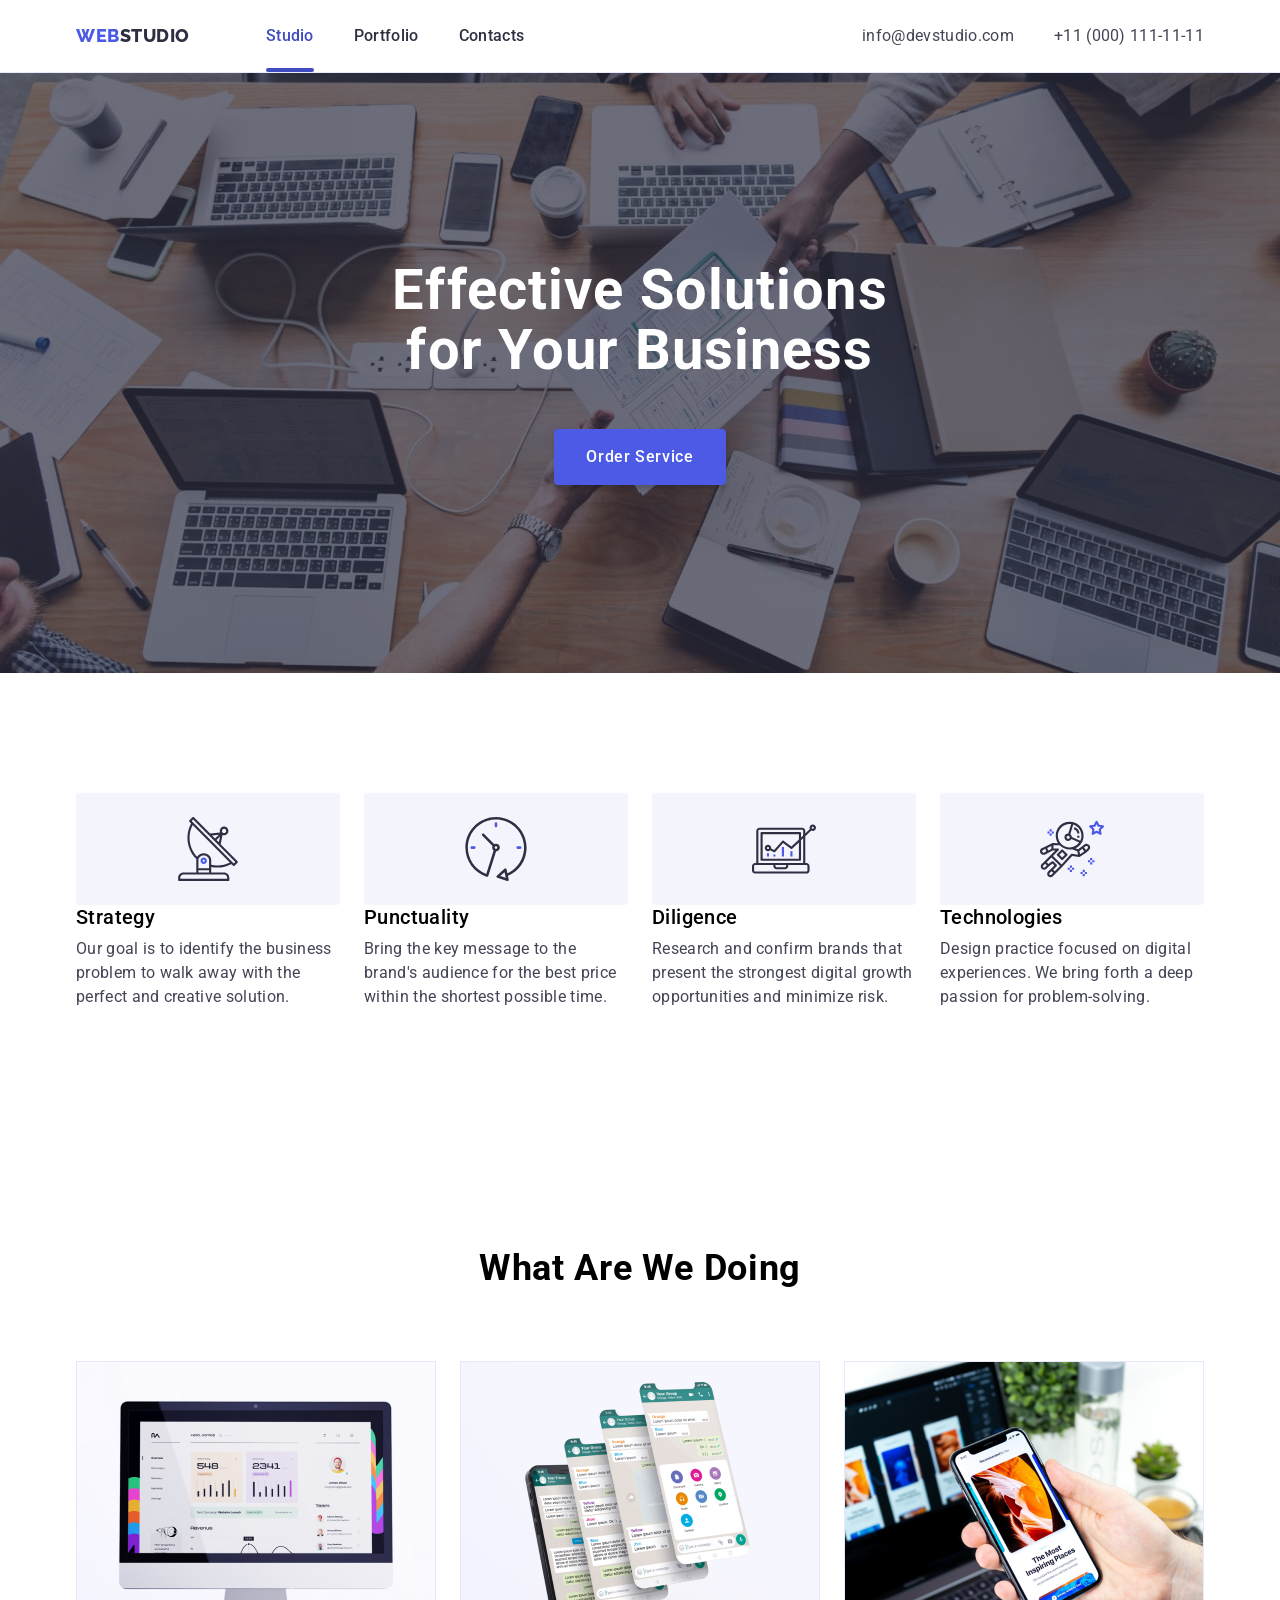
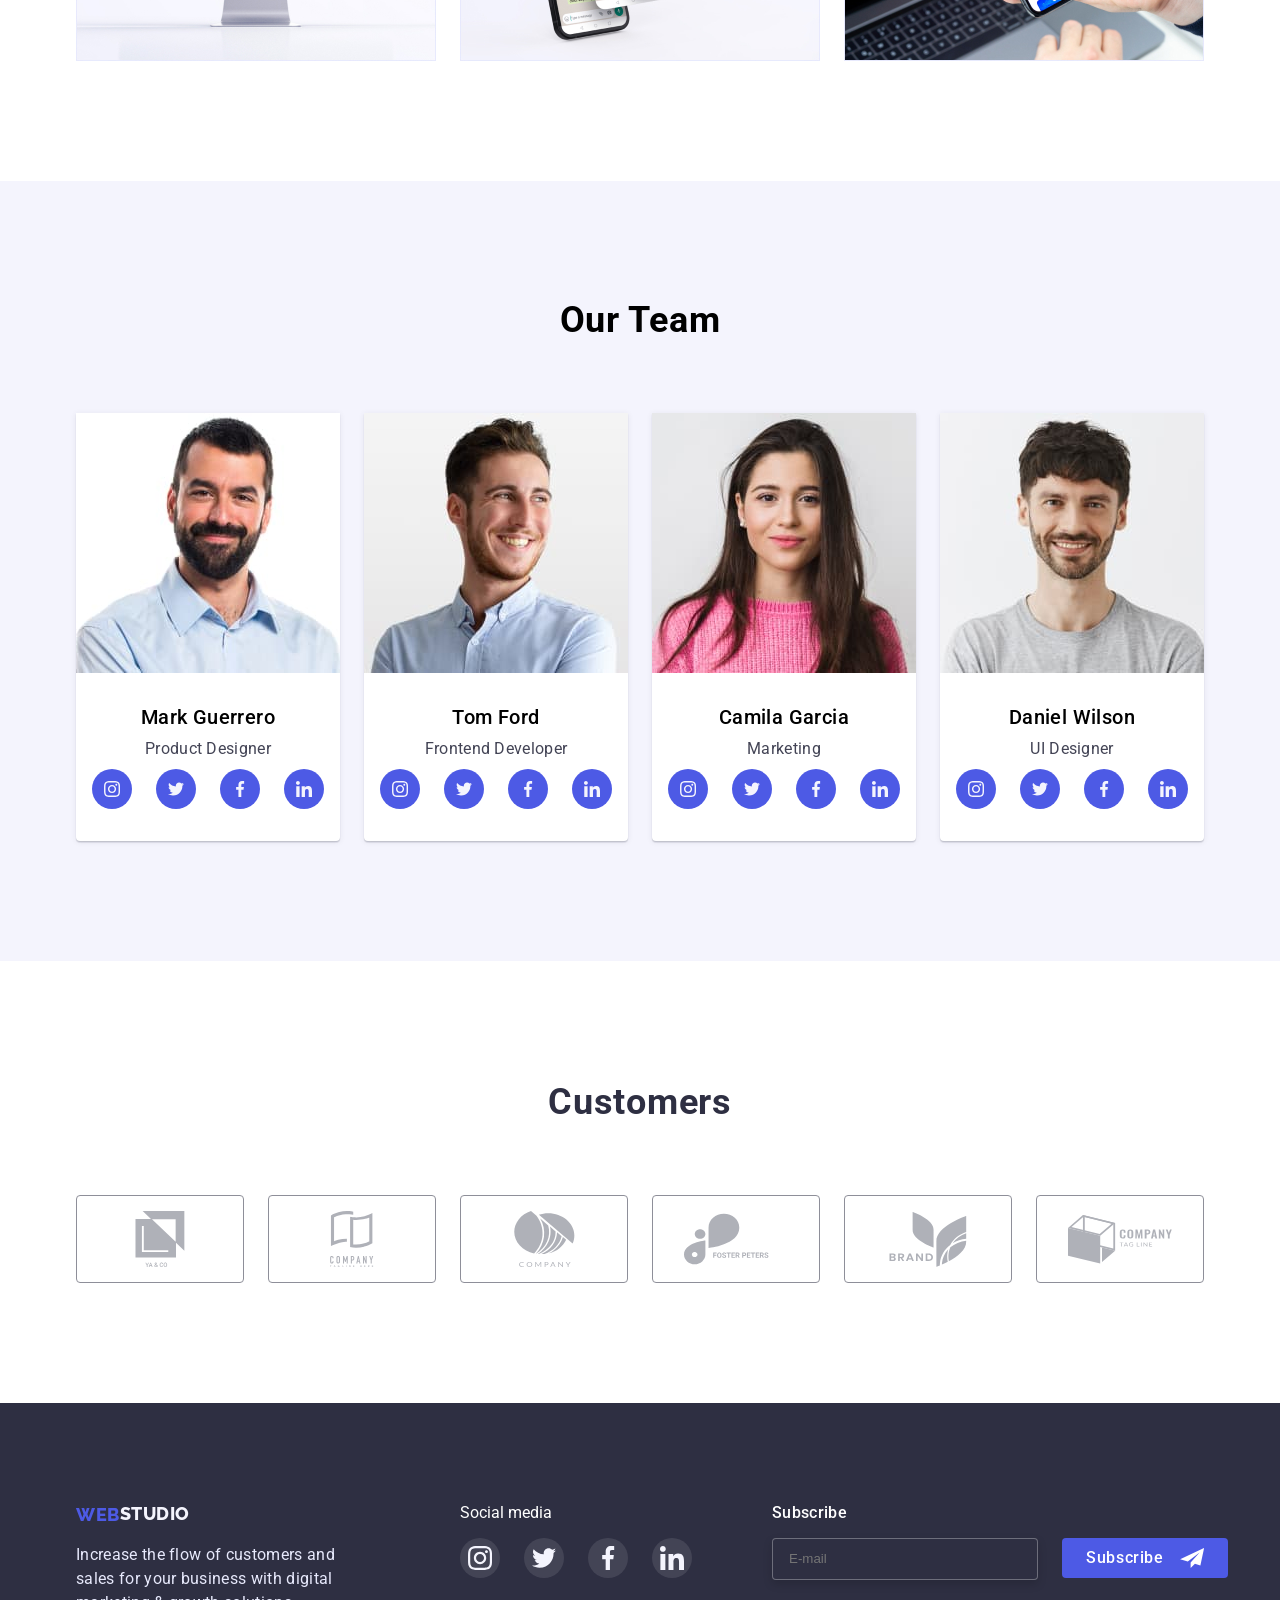
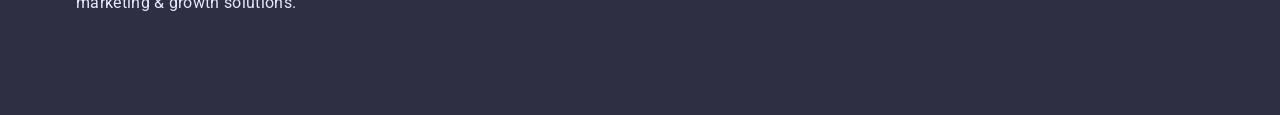
==== index.html @ 4c3d05d4 ")" ====
<!DOCTYPE html>
<html lang="en">
  <head>
    <meta charset="UTF-8" />
    <meta http-equiv="X-UA-Compatible" content="IE=edge" />
    <meta name="viewport" content="width=device-width, initial-scale=1.0" />
    <title>Document</title>
    <link
      rel="stylesheet"
      href="node_modules/modern-normalize/modern-normalize.css"
    />
    <link rel="preconnect" href="https://fonts.googleapis.com" />
    <link rel="preconnect" href="https://fonts.gstatic.com" crossorigin />
    <link
      href="https://fonts.googleapis.com/css2?family=Raleway:wght@800&family=Roboto:wght@400;500;700&display=swap"
      rel="stylesheet"
    />
    <link rel="stylesheet" href="./css/styles.css" />
    <link rel="stylesheet" href="./css/mobile.css" />
    <link rel="stylesheet" href="./css/tablet.css" />
    <link rel="stylesheet" href="./css/desktop.css" />
  </head>
  <body>
    <!--Шапка сайта-->
    <header class="header">
      <div class="container header-container">
        <nav class="header-nav">
          <a href="./index.html" class="header-logo link"
            >Web<span class="logo-studio">Studio</span></a
          >

          <ul class="header-list list">
            <li class="header-item">
              <a href="./index.html " class="header-link link active">Studio</a>
            </li>
            <li class="header-item">
              <a href="./portfolio.html" class="header-link link">Portfolio</a>
            </li>
            <li class="header-item">
              <a href="" class="header-link link">Contacts</a>
            </li>
          </ul>
        </nav>

        <address class="address">
          <ul class="header-contacts list">
            <li>
              <a href="mailto:info@devstudio.com" class="header-mail link"
                >info@devstudio.com</a
              >
            </li>
            <li>
              <a href="tel:+110001111111" class="header-tel link"
                >+11 (000) 111-11-11</a
              >
            </li>
          </ul>
        </address>
      </div>
    </header> 

    <!--Уникальный контент-->
    <main>
      <!-- Hero section -->
      <section class="hero">
        <div class="container hero-container">
          <h1 class="hero-title">Effective Solutions for Your Business</h1>
          <button type="button" data-modal-open class="hero-button">
            Order Service
          </button>
        </div>
      </section>
      <!-- Information section -->
      <section class="info">
        <div class="container container-sm">
          <h2 class="info-title none">Plans</h2>
          <ul class="info-list">
            <li class="info-item list">
              <div class="info-block">
                <svg class="info-block-icon" width="64" height="64">
                  <use href="./images/icons.svg#icon-antenna"></use>
                </svg>
              </div>
              <h3 class="info-subtitle">Strategy</h3>
              <p class="info-text">
                Our goal is to identify the business problem to walk away with
                the perfect and creative solution.
              </p>
            </li>
            <li class="info-item list">
              <div class="info-block">
                <svg class="info-block-icon" width="64" height="64">
                  <use href="./images/icons.svg#icon-clock"></use>
                </svg>
              </div>
              <h3 class="info-subtitle">Punctuality</h3>
              <p class="info-text">
                Bring the key message to the brand's audience for the best price
                within the shortest possible time.
              </p>
            </li>
            <li class="info-item list">
              <div class="info-block">
                <svg class="info-block-icon" width="64" height="64">
                  <use href="./images/icons.svg#icon-diagram"></use>
                </svg>
              </div>
              <h3 class="info-subtitle">Diligence</h3>
              <p class="info-text">
                Research and confirm brands that present the strongest digital
                growth opportunities and minimize risk.
              </p>
            </li>
            <li class="info-item list">
              <div class="info-block">
                <svg class="info-block-icon" width="64" height="64">
                  <use href="./images/icons.svg#icon-astronaut"></use>
                </svg>
              </div>
              <h3 class="info-subtitle">Technologies</h3>
              <p class="info-text">
                Design practice focused on digital experiences. We bring forth a
                deep passion for problem-solving.
              </p>
            </li>
          </ul>
        </div>
      </section>
      <!--Информационный Блок 2-->
       <section class="examples">
        <div class="container">
          <h2 class="examples-title">What are we doing</h2>
          <ul class="examples-list list">
            <li><img src="./images/1.jpg" alt="Komp" width="360" /></li>
            <li><img src="./images/2.jpg" alt="Tel" width="360" /></li>
            <li><img src="./images/3.jpg" alt="KompTel" width="360" /></li>
          </ul>
        </div>
      </section> 
      <!-- Our Team -->
       <section class="team">
        <div class="container container-sm">
          <h2 class="team-title">Our Team</h2>
          <ul class="team-list">
            <li class="team-item list">
              <img src="./images/mark.jpg" alt="Mark" width="264" />
              <div class="team-element">
                <h3 class="team-subtitle">Mark Guerrero</h3>
                <p class="team-slogan">Product Designer</p>
                <ul class="team-social-list list">
                  <li class="team-social-item">
                    <a href="" class="team-social-link link">
                      <svg class="team-social-icon" width="16" height="16">
                        <use href="./images/icons.svg#icon-instagram"></use>
                      </svg>
                    </a>
                  </li>
                  <li class="team-social-item">
                    <a href="" class="team-social-link link">
                      <svg class="team-social-icon" width="16" height="16">
                        <use href="./images/icons.svg#icon-twitter"></use>
                      </svg>
                    </a>
                  </li>
                  <li class="team-social-item">
                    <a href="" class="team-social-link link">
                      <svg class="team-social-icon" width="16" height="16">
                        <use href="./images/icons.svg#icon-facebook"></use>
                      </svg>
                    </a>
                  </li>
                  <li class="team-social-item">
                    <a href="" class="team-social-link link">
                      <svg class="team-social-icon" width="16" height="16">
                        <use href="./images/icons.svg#icon-linkedin"></use>
                      </svg>
                    </a>
                  </li>
                </ul>
              </div>
            </li>
            <li class="team-item list">
              <img src="./images/tom.jpg" alt="Tom" width="264" />
              <div class="team-element">
                <h3 class="team-subtitle">Tom Ford</h3>
                <p class="team-slogan">Frontend Developer</p>
                <ul class="team-social-list list">
                  <li class="team-social-item">
                    <a href="" class="team-social-link link">
                      <svg class="team-social-icon" width="16" height="16">
                        <use href="./images/icons.svg#icon-instagram"></use>
                      </svg>
                    </a>
                  </li>
                  <li class="team-social-item">
                    <a href="" class="team-social-link link">
                      <svg class="team-social-icon" width="16" height="16">
                        <use href="./images/icons.svg#icon-twitter"></use>
                      </svg>
                    </a>
                  </li>
                  <li class="team-social-item">
                    <a href="" class="team-social-link link">
                      <svg class="team-social-icon" width="16" height="16">
                        <use href="./images/icons.svg#icon-facebook"></use>
                      </svg>
                    </a>
                  </li>
                  <li class="team-social-item">
                    <a href="" class="team-social-link link">
                      <svg class="team-social-icon" width="16" height="16">
                        <use href="./images/icons.svg#icon-linkedin"></use>
                      </svg>
                    </a>
                  </li>
                </ul>
              </div>
            </li>
            <li class="team-item list">
              <img src="./images/camila.jpg" alt="Camila" width="264" />
              <div class="team-element">
                <h3 class="team-subtitle">Camila Garcia</h3>
                <p class="team-slogan">Marketing</p>
                <ul class="team-social-list list">
                  <li class="team-social-item">
                    <a href="" class="team-social-link link">
                      <svg class="team-social-icon" width="16" height="16">
                        <use href="./images/icons.svg#icon-instagram"></use>
                      </svg>
                    </a>
                  </li>
                  <li class="team-social-item">
                    <a href="" class="team-social-link link">
                      <svg class="team-social-icon" width="16" height="16">
                        <use href="./images/icons.svg#icon-twitter"></use>
                      </svg>
                    </a>
                  </li>
                  <li class="team-social-item">
                    <a href="" class="team-social-link link">
                      <svg class="team-social-icon" width="16" height="16">
                        <use href="./images/icons.svg#icon-facebook"></use>
                      </svg>
                    </a>
                  </li>
                  <li class="team-social-item">
                    <a href="" class="team-social-link link">
                      <svg class="team-social-icon" width="16" height="16">
                        <use href="./images/icons.svg#icon-linkedin"></use>
                      </svg>
                    </a>
                  </li>
                </ul>
              </div>
            </li>
            <li class="team-item list">
              <img src="./images/daniel.jpg" alt="Daniel" width="264" />
              <div class="team-element">
                <h3 class="team-subtitle">Daniel Wilson</h3>
                <p class="team-slogan">UI Designer</p>
                <ul class="team-social-list list">
                  <li class="team-social-item">
                    <a href="" class="team-social-link link">
                      <svg class="team-social-icon" width="16" height="16">
                        <use href="./images/icons.svg#icon-instagram"></use>
                      </svg>
                    </a>
                  </li>
                  <li class="team-social-item">
                    <a href="" class="team-social-link link">
                      <svg class="team-social-icon" width="16" height="16">
                        <use href="./images/icons.svg#icon-twitter"></use>
                      </svg>
                    </a>
                  </li>
                  <li class="team-social-item">
                    <a href="" class="team-social-link link">
                      <svg class="team-social-icon" width="16" height="16">
                        <use href="./images/icons.svg#icon-facebook"></use>
                      </svg>
                    </a>
                  </li>
                  <li class="team-social-item">
                    <a href="" class="team-social-link link">
                      <svg class="team-social-icon" width="16" height="16">
                        <use href="./images/icons.svg#icon-linkedin"></use>
                      </svg>
                    </a>
                  </li>
                </ul>
              </div>
            </li>
          </ul>
        </div>
      </section> 
      <!-- Castomers -->
       <section class="castomers">
        <div class="castomers-container container">
          <h2 class="castomers-title">Customers</h2>
          <ul class="castomers-list list">
            <li class="castomers-item castomers-item-items">
              <a href="" class="castomers-link link">
                <svg class="castomers-icon" width="104" height="56">
                  <use href="./images/icons.svg#icon-client-1"></use>
                </svg>
              </a>
            </li>
            <li class="castomers-item castomers-item-items">
              <a href="" class="castomers-link link">
                <svg class="castomers-icon" width="104" height="56">
                  <use href="./images/icons.svg#icon-client-2"></use>
                </svg>
              </a>
            </li>
            <li class="castomers-item castomers-item-items">
              <a href="" class="castomers-link link">
                <svg class="castomers-icon" width="104" height="56">
                  <use href="./images/icons.svg#icon-client-3"></use>
                </svg>
              </a>
            </li>
            <li class="castomers-item castomers-item-items">
              <a href="" class="castomers-link link">
                <svg class="castomers-icon" width="104" height="56">
                  <use href="./images/icons.svg#icon-client-4"></use>
                </svg>
              </a>
            </li>
            <li class="castomers-item castomers-item-items">
              <a href="" class="castomers-link link">
                <svg class="castomers-icon" width="104" height="56">
                  <use href="./images/icons.svg#icon-client-5"></use>
                </svg>
              </a>
            </li>
            <li class="castomers-item castomers-item-items">
              <a href="" class="castomers-link link">
                <svg class="castomers-icon" width="104" height="56">
                  <use href="./images/icons.svg#icon-client-6"></use>
                </svg>
              </a>
            </li>
          </ul>
        </div>
      </section> 
    </main>

    <!--Footer-->
     <footer class="footer">
      <div class="footer-container container">
        <div class="footer-conytainer-2">
          <a href="./index.html" class="footer-logo link"
            >Web<span class="footer-logo-studio">Studio</span></a
          >
          <p class="footer-slogan">
            Increase the flow of customers and sales for your business with
            digital marketing & growth solutions.
          </p>
        </div>
        <div class="footer-container-2">
          <p class="footer-title">Social media</p>
          <ul class="footer-list list">
            <li class="footer-item">
              <a href="" class="footer-link link">
                <svg class="footer-icon" width="24" height="24">
                  <use href="./images/icons.svg#icon-instagram"></use>
                </svg>
              </a>
            </li>
            <li class="footer-item">
              <a href="" class="footer-link link">
                <svg class="footer-icon" width="24" height="24">
                  <use href="./images/icons.svg#icon-twitter"></use>
                </svg>
              </a>
            </li>
            <li class="footer-item">
              <a href="" class="footer-link link">
                <svg class="footer-icon" width="24" height="24">
                  <use href="./images/icons.svg#icon-facebook"></use>
                </svg>
              </a>
            </li>
            <li class="footer-item">
              <a href="" class="footer-link link">
                <svg class="footer-icon" width="24" height="24">
                  <use href="./images/icons.svg#icon-linkedin"></use>
                </svg>
              </a>
            </li>
          </ul>
        </div>
        <div class="footer-container-3">
          <form class="footer-form">
            <p class="footer-form-text">Subscribe</p>
            <span class="footer-form-wraper">
              <input
                type="email"
                name="user-email"
                autocomplete="off"
                aria-label="Email"
                class="footer-form-input"
                placeholder="E-mail"
                required
              />
              <button type="submit" class="footer-form-sumbit">
                Subscribe
                <svg class="footer-button-icon" width="24" height="20">
                  <use href="./images/icons.svg#footer-sumbit"></use>
                </svg>
              </button>
            </span>
          </form>
        </div>
      </div>
    </footer> 
    <div class="backdrop is-hidden" data-modal>
      <!-- <div class="backdrop is-hidden" data-modal> -->
      <div class="modal">
        <button type="button" data-modal-close class="modal-close">
          <svg class="modal-close-svg" width="8" height="8">
            <use href="./images/icons.svg#icon-close"></use>
          </svg>
        </button>
        <h3 class="modal-title">
          Leave your contacts and we will call you back
        </h3>
        <form class="modal-form" action="#">
          <div class="form-group">
            <label class="form-label">
              <span class="text-form-b form-title">Name</span>
              <div class="form-control">
                <input type="text" class="form-input" name="name" required />
                <svg class="form-icon" width="12" height="12">
                  <use href="./images/icons.svg#icon-person"></use>
                </svg>
              </div>
            </label>
          </div>
          <div class="form-group">
            <label class="form-label">
              <span class="form-title">Phone</span>
              <div class="form-control">
                <input type="text" class="form-input" name="tel" required />
                <svg class="form-icon" width="12" height="12">
                  <use href="./images/icons.svg#icon-phone"></use>
                </svg>
              </div>
            </label>
          </div>
          <div class="form-group">
            <label class="form-label">
              <span class="form-title">Email</span>
              <div class="form-control">
                <input type="text" class="form-input" name="email" required />
                <svg class="form-icon" width="12" height="12">
                  <use href="./images/icons.svg#icon-email"></use>
                </svg>
              </div>
            </label>
          </div>
          <div class="form-group form-group-b">
            <label class="form-label">
              <span class="form-title">Comment</span>
              <textarea
                name="comment"
                class="form-textarea"
                placeholder="Text input"
              ></textarea>
            </label>
          </div>
          <div class="form-group form-group-c">
            <input
              type="checkbox"
              name="policy"
              class="form-checkbox none"
              id="policy"
            />
            <label for="policy" class="form-check">
              <div class="form-check-element">
                <svg class="form-checkbox-item" width="10" height="8">
                  <use href="./images/icons.svg#icon-ok"></use>
                </svg>
              </div>
              <span class="form-check-text"
                >I accept the terms and conditions of the
                <a href="" class="form-check-text-link">Privacy Policy</a></span
              >
            </label>
          </div>
          <label class="form-label-button">
            <button type="submit" class="form-button">Sent</button>
          </label>
        </form>
      </div>
    </div>

    <script src="./js/modal.js"></script>
    <script src="./js/mobile-menu.js"></script>
  </body>
</html>
---- css/styles.css ----
:root {
  --logo-color: #4d5ae5;
  --text-color: #2e2f42;
  --text-mini-color: #434455;
  --dop-color: #404bbf;
  --white-color: #ffffff;
}
body {
  /* font-family: "Raleway", sans-serif; */
  font-family: "Roboto", sans-serif;
  font-size: 16px;
  /* color: #2e2f42; */
  margin: 0;
  padding: 0;
  border: 0;
}
ul {
  padding: 0;
}
img {
  display: block;
  width: 100%;
  height: auto;
}
h1,
h2,
h3,
h4,
h5,
h6,
p {
  margin: 0;
}
.container {
  max-width: 1128px;
  width: 100%;
  margin: 0 auto;
  /* padding-left: 16px;
  padding-right: 16px; */
}
.none {
  /* padding: 0;
  margin: 0;
  max-width: 0;
  max-height: 0;
  color: #ffffff;
  visibility: hidden;
  opacity: 0;
  pointer-events: none;
}
.visually-hidden { */
  position: absolute;
  width: 1px;
  height: 1px;
  margin: -1px;
  border: 0;
  padding: 0;
  white-space: nowrap;
  clip-path: inset(100%);
  clip: rect(0 0 0 0);
  overflow: hidden;
}
.header {
  background-color: var(--white-color);
  padding: 24px 0;
  border-bottom: 1px solid #e7e9fc;
}
.header-container {
  display: flex;
  align-items: center;
}
.header-nav {
  display: flex;
  align-items: center;
}
.list {
  list-style: none;
  margin: 0;
}
.link {
  text-decoration: none;
}
.header-logo {
  font-family: "Raleway";
  /* font-style: normal; */
  font-weight: 800;
  font-size: 18px;
  line-height: 1.33;
  display: flex;
  align-items: center;
  letter-spacing: 0.03em;
  text-transform: uppercase;
  color: var(--logo-color);
  margin-right: 76px;
}
.logo-studio {
  /* font-family: 'Raleway'; */
  /* font-style: normal; */
  /* font-weight: 800; */
  /* font-size: 18px; */
  /* line-height: 1.33; */
  /* display: flex;
    align-items: center; */
  /* letter-spacing: 0.03em; */
  /* text-transform: uppercase; */
  color: var(--text-color);
}
.header-list {
  margin: 0;
  display: flex;
  gap: 40px;
}
.header-item {
}
.header-link {
  /* font-family: "Roboto";
	font-style: normal; */
  font-weight: 500;
  font-size: 16px;
  line-height: 1.5;
  letter-spacing: 0.02em;
  color: var(--text-color);
  position: relative;
  transition-property: color;
  transition-duration: 250ms;
  transition-timing-function: cubic-bezier(0.4, 0, 0.2, 1);
}
.header-link:hover,
.header-link:focus {
  color: var(--dop-color);
}
.active {
  color: var(--dop-color);
}
.header-link.active::after {
  content: "";
  width: 100%;
  height: 4px;
  background-color: var(--dop-color);
  left: 0;
  bottom: 24;
  position: absolute;
  display: block;
  border-radius: 2px;
  transition: var(--dop-color);
  margin-top: 20px;
  /* content: "";
  width: 100%;
  height: 4px;
  background-color: var(--dop-color);
  left: 0;
  bottom: 24;
  position: absolute;
  display: block;
  border-radius: 2px;
  transition: var(--dop-color);
  margin-top: 20px; */
}
.header-mail {
  /* font-family: "Roboto"; */
  font-style: normal;
  font-weight: 400;
  font-size: 16px;
  line-height: 1.5;
  letter-spacing: 0.02em;
  color: var(--text-mini-color);
  transition-property: color;
  transition-duration: 250ms;
  transition-timing-function: cubic-bezier(0.4, 0, 0.2, 1);
}
.header-mail:hover,
.header-mail:focus {
  color: var(--dop-color);
}
.header-tel {
  /* font-family: "Roboto"; */
  font-style: normal;
  /* font-weight: 400; */
  font-size: 16px;
  line-height: 1.5;
  letter-spacing: 0.02em;
  color: var(--text-mini-color);
}
/* .header-tel:hover, .header-tel:focus {
    color: #404BBF;
} */
.address {
  margin-left: auto;
}
.header-contacts {
  margin: 0;
  display: flex;
  gap: 40px;
}
.hero {
  padding: 188px 0;
  background-image: linear-gradient(
      rgba(46, 47, 66, 0.7),
      rgba(46, 47, 66, 0.7)
    ),
    url(../images/people-office.jpg);
  /* background-color: rgba(46, 47, 66, 0.7); */
  background-repeat: no-repeat;
  background-position: center;
  /* background-size: auto; */
  max-width: 1440px;
  margin: 0 auto;
  background-size: cover;
}
.hero-container {
  display: flex;
  align-items: center;
  flex-direction: column;
}
.hero-title {
  /* font-family: 'Roboto'; */
  /* font-style: normal; */
  font-weight: 700;
  font-size: 56px;
  line-height: 1.07;
  text-align: center;
  letter-spacing: 0.02em;
  color: var(--white-color);
  width: 496px;
  height: 120px;
  margin: 0 0 48px 0;
}
.hero-button {
  font-family: "Roboto";
  /* font-style: normal; */
  font-weight: 500;
  font-size: 16px;
  line-height: 1.5;
  /* display: flex; */
  /* align-items: center; */
  letter-spacing: 0.04em;
  color: var(--white-color);
  /* display: flex; */
  /* flex-direction: row; */
  /* align-items: flex-start; */
  padding: 16px 32px;
  gap: 10px;
  /* position: absolute; */
  /* width: 169px;
    height: 56px;
    left: 636px;
    top: 428px; */
  background: var(--logo-color);
  box-shadow: 0px 4px 4px rgba(0, 0, 0, 0.15);
  border-radius: 4px;
  border: 0;
  transition-property: background-color;
  transition-duration: 250ms;
  transition-timing-function: cubic-bezier(0.4, 0, 0.2, 1);
}
.hero-button:hover,
.hero-button:focus {
  background: var(--dop-color);
}
.info {
  padding-top: 96px;
  padding-bottom: 96px;
}
.info-title {
}
.info-list {
  margin: 0;
  padding: 16px;
  display: flex;
  flex-direction: column;
  gap: 72px;
}
.info-item {
  /* width: 264px;
  width: calc((100% - 72) / 4); */
}
.info-block {
  display: none;
}
.info-block-icon {
  /* height: 112px; */
}
.info-subtitle {
  /* font-family: 'Roboto';
    font-style: normal; */
  /* font-weight: 500;
  font-size: 20px;
  line-height: 1.2; */
  font-weight: 500;
  font-size: 36px;
  line-height: 40px;
  letter-spacing: 0.02em;
  display: flex;
  justify-content: center;
  /* color: #2E2F42; */
  margin: 0;
  margin-bottom: 8px;
  /* margin-top: 8px; */
}
.info-text {
  /* font-family: 'Roboto';
    font-style: normal; */
  /* font-weight: 400;
  font-size: 16px;
  line-height: 1.5;
  letter-spacing: 0.02em; */

  font-weight: 500;
  font-size: 16px;
  line-height: 1.5;
  letter-spacing: 0.02em;
  color: var(--text-mini-color);
  margin: 0;
}
.examples {
  /* padding: 120px 0; */
  display: none;
}
.examples-title {
  /* font-family: 'Roboto';
    font-style: normal; */
  /* font-weight: 700; */
  font-size: 36px;
  line-height: 1.11;
  text-align: center;
  letter-spacing: 0.02em;
  text-transform: capitalize;
  /* color: #2E2F42; */
  margin: 0 0 72px 0;
}
.examples-list {
  display: flex;
  gap: 24px;
}
.team {
  padding-top: 96px;
  padding-bottom: 96px;
  background-color: #f4f4fd;
}
.team-title {
  /* font-family: 'Roboto';
    font-style: normal; */
  /* font-weight: 700; */
  font-size: 36px;
  line-height: 1.11;
  text-align: center;
  letter-spacing: 0.02em;
  text-transform: capitalize;
  margin-bottom: 72px;
  margin-top: 0;
}
.team-list {
  display: flex;
  flex-direction: column;
  align-items: center;
  gap: 72px;
  margin: 0;
}
.team-item {
  margin: 0;
  background: #ffffff;
  box-shadow: 0px 1px 6px rgba(46, 47, 66, 0.08),
    0px 1px 1px rgba(46, 47, 66, 0.16), 0px 2px 1px rgba(46, 47, 66, 0.08);
  border-radius: 0px 0px 4px 4px;
  width: 264px;
  height: 428px;
}
.team-element {
  padding: 32px 0;
}
.team-subtitle {
  /* font-family: 'Roboto';
    font-style: normal; */
  font-weight: 500;
  font-size: 20px;
  line-height: 1.2;
  text-align: center;
  letter-spacing: 0.02em;
  /* color: #2E2F42; */
  margin: 0;
  margin-bottom: 8px;
}
.team-slogan {
  /* font-family: 'Roboto';
    font-style: normal; */
  /* font-weight: 400; */
  font-size: 16px;
  line-height: 1.5;
  text-align: center;
  letter-spacing: 0.02em;
  color: var(--text-mini-color);
  margin: 0;
  margin-top: 8px;
  margin-bottom: 8px;
}
.team-social-list {
  display: flex;
  justify-content: center;
  gap: 24px;
}
.team-social-item {
  width: 40px;
  height: 40px;
}
.team-social-link {
  display: flex;
  justify-content: center;
  align-items: center;
  width: 100%;
  height: 100%;
  border-radius: 50%;
  background-color: #4d5ae5;
  transition-property: background-color;
  transition-duration: 250ms;
  transition-timing-function: cubic-bezier(0.4, 0, 0.2, 1);
}
.team-social-link:hover,
.team-social-link:focus {
  background-color: #404bbf;
}
.team-social-icon {
}
.castomers {
  padding-top: 96px;
  padding-bottom: 96px;
  background-color: var(--white-color);
}
.castomers-container {
}
.castomers-title {
  margin-bottom: 72px;
  display: flex;
  justify-content: center;
  /* font-family: "Roboto"; */
  /* font-style: normal; */
  /* font-weight: 700; */
  font-size: 36px;
  line-height: 1, 11;
  text-align: center;
  letter-spacing: 0.02em;
  text-transform: capitalize;
  color: #2e2f42;
}
.castomers-list {
  display: flex;
  flex-direction: column;
  align-items: center;
  /* justify-content: center; */
  gap: 72px 16px;
  /* flex-wrap: wrap; */
}
.castomers-item {
  width: 190px;
  height: 88px;
  border: 1px solid #8e8f99;
  border-radius: 4px;
  box-sizing: border-box;
  transition-property: border;
  transition-duration: 250ms;
  transition-timing-function: cubic-bezier(0.4, 0, 0.2, 1);
}
.castomers-item:hover,
.castomers-item:focus {
  border: 1px solid #404bbf;
}
.castomers-link {
  display: flex;
  justify-content: center;
  align-items: center;
  width: 100%;
  height: 100%;
  fill: #afb1b8;
  transition-property: color fill;
  transition-duration: 250ms;
  transition-timing-function: cubic-bezier(0.4, 0, 0.2, 1);
}
.castomers-link:hover,
.castomers-link:focus {
  /* color: #404bbf; */
  fill: #404bbf;
}
.castomers-icon {
}
.section {
  padding: 96px 0 120px 0;
}
.section-title {
  margin: 0;
  padding: 0;
}
.section-list {
  margin: 0;
  display: flex;
  justify-content: center;
  gap: 24px;
}
.section-item {
  /* font-family: 'Roboto';
    font-style: normal; */
  font-weight: 500;
  font-size: 16px;
  line-height: 1.5;
  /* display: flex; */
  align-items: center;
  text-align: center;
  letter-spacing: 0.04em;
  color: var(--logo-color);
}
.section-button {
  font-family: "Roboto";
  /* font-style: normal; */
  font-weight: 500;
  font-size: 16px;
  line-height: 1.5;
  /* display: flex;
    align-items: center;
    text-align: center;
    letter-spacing: 0.04em; */
  color: var(--logo-color);
  /* display: flex; */
  flex-direction: row;
  justify-content: center;
  align-items: center;
  padding: 12px 24px;
  /* width: 116px;
    height: 48px; */
  background: #f4f4fd;
  border: 1px solid #e7e9fc;
  border-radius: 4px;
  /* flex: none;
    order: 1;
    flex-grow: 0; */
  transition-property: color border background-color box-shadow;
  transition-duration: 250ms;
  transition-timing-function: cubic-bezier(0.4, 0, 0.2, 1);
}
.section-button:hover,
.section-button:focus {
  color: var(--white-color);
  border: 1px solid var(--dop-color);
  background: var(--dop-color);
  box-shadow: 0px 3px 1px rgba(0, 0, 0, 0.1), 0px 2px 1px rgba(0, 0, 0, 0.08),
    0px 2px 2px rgba(0, 0, 0, 0.12);
}
.section-items {
  margin: 0;
  display: flex;
  flex-wrap: wrap;
  gap: 48px 24px;
  margin-top: 72px;
}
.section-items-element {
  padding: 32px 0 32px 16px;
  border-left: 1px solid #e7e9fc;
  border-bottom: 1px solid #e7e9fc;
  border-right: 1px solid #e7e9fc;
  transition-property: border;
  transition-duration: 250ms;
  transition-timing-function: cubic-bezier(0.4, 0, 0.2, 1);
}
.section-items-element:hover,
.section-items-element:focus {
  border-left: 1px solid var(--white-color);
  border-bottom: 1px solid var(--white-color);
  border-right: 1px solid var(--white-color);
}
.section-items-item {
  /* background: var(--white-color);
  box-shadow: 0px 1px 6px rgba(46, 47, 66, 0.08); */
}
.section-items-item:hover,
.section-items-item:focus {
  /* background: var(--white-color);
  box-shadow: 0px 1px 6px rgba(46, 47, 66, 0.08),
    0px 1px 1px rgba(46, 47, 66, 0.16), 0px 2px 1px rgba(46, 47, 66, 0.08); */
}
.section-items-item-link {
}
.section-items-item-link:hover,
.section-items-item-link:focus {
  /* background: var(--white-color); */
  /* box-shadow: 0px 1px 6px rgba(46, 47, 66, 0.08),
    0px 1px 1px rgba(46, 47, 66, 0.16), 0px 2px 1px rgba(46, 47, 66, 0.08); */
}
.sectionitems-item-link-container {
  background: var(--white-color);
  box-shadow: 0px 1px 6px rgba(46, 47, 66, 0.08);
  transition-property: backhround-color box-shadow;
  transition-duration: 250ms;
  transition-timing-function: cubic-bezier(0.4, 0, 0.2, 1);
}
.sectionitems-item-link-container:hover,
.sectionitems-item-link-container:focus {
  background: var(--white-color);
  box-shadow: 0px 1px 6px rgba(46, 47, 66, 0.08),
    0px 1px 1px rgba(46, 47, 66, 0.16), 0px 2px 1px rgba(46, 47, 66, 0.08);
}
.section-items-item-title {
  /* font-family: 'Roboto'; */
  /* font-style: normal; */
  font-weight: 500;
  font-size: 20px;
  line-height: 1.2;
  letter-spacing: 0.02em;
  color: var(--text-color);
  padding: 0;
  margin: 0 0 8px 0;
}
.section-items-wrap {
  position: relative;
  overflow: hidden;
}
.section-items-item:hover .section-items-item-overlay {
  transform: translateY(0);
}
.section-items-item-overlay {
  /* font-family: "Roboto";
  font-style: normal;
  font-weight: 400; */
  font-size: 16px;
  line-height: 1.5;
  letter-spacing: 0.02em;
  color: #f4f4fd;
  background: #4d5ae5;
  width: 296px;
  height: 220px;
  padding: 40px 32px;
  position: absolute;
  top: 0;
  left: 0;
  transform: translateY(100%);
  transition-duration: 250ms;
  overflow: auto;
}
.section-desc {
  /* font-family: 'Roboto'; */
  /* font-style: normal; */
  /* font-weight: 400; */
  /* font-size: 16px; */
  line-height: 1.5;
  letter-spacing: 0.02em;
  color: var(--text-mini-color);
  padding: 0;
}
.footer {
  background: var(--text-color);
  padding: 100px 0;
}
.footer-slogan {
  /* font-family: 'Roboto';
    font-style: normal; */
  font-weight: 400;
  font-size: 16px;
  line-height: 1.5;
  letter-spacing: 0.02em;
  color: #e7e9fc;
  width: 264px;
  margin: 16px 0 0;
  padding: 0;
}
.footer-logo {
  font-family: "Raleway";
  /* font-style: normal; */
  font-weight: 800;
  font-size: 18px;
  line-height: 1.33;
  display: flex;
  align-items: center;
  letter-spacing: 0.03em;
  text-transform: uppercase;
  color: var(--logo-color);
  padding: 0;
}
.footer-logo-studio {
  font-family: "Raleway";
  /* font-style: normal; */
  font-weight: 800;
  font-size: 18px;
  line-height: 1.16;
  /* display: flex; */
  align-items: center;
  letter-spacing: 0.03em;
  text-transform: uppercase;
  color: #f4f4fd;
}
.footer-container {
  display: flex;
  /* gap: 80px; */
}
.footer-container-2 {
  margin-left: 120px;
}
.footer-container-3 {
  margin-left: 80px;
}
.footer-title {
  /* font-family: "Roboto"; */
  /* font-style: normal; */
  /* font-weight: 500; */
  font-size: 16px;
  line-height: 1, 5;
  /* letter-spacing: 0.02em; */
  color: var(--white-color);
  margin-bottom: 16px;
}
.footer-list {
  display: flex;
  justify-content: center;
  gap: 24px;
}
.footer-item {
  height: 40;
  width: 40;
}
.footer-link {
  display: flex;
  justify-content: center;
  align-items: center;
  width: 40px;
  height: 40px;
  border-radius: 50%;
  background: rgba(255, 255, 255, 0.1);
  /* background-color: var(--logo-color); */
  transition-property: background-color;
  transition-duration: 250ms;
  transition-timing-function: cubic-bezier(0.4, 0, 0.2, 1);
}
.footer-link:hover,
.footer-link:focus {
  background-color: #31d0aa;
}
.footer-icon {
  width: 24px;
  height: 24px;
}
.footer-form {
}
.footer-form-text {
  /* font-family: "Roboto"; */
  /* font-style: normal; */
  font-weight: 500;
  font-size: 16px;
  line-height: 1, 5;
  letter-spacing: 0.02em;
  color: #ffffff;
  margin-bottom: 16px;
}
.footer-form-wraper {
  display: flex;
  gap: 24px;
}
.footer-form-input {
  border: 1px solid rgba(255, 255, 255, 0.3);
  filter: drop-shadow(0px 4px 4px rgba(0, 0, 0, 0.15));
  border-radius: 4px;
  background-color: #2e2f42;
  height: 24px;
  width: 232px;
  padding: 8px 16px;
}
.footer-form-sumbit {
  background: #4d5ae5;
  border-radius: 4px;
  /* display: flex; */
  border: none;
  padding: 8px 24px;
  color: var(--white-color);
  height: 40px;
  min-width: 165px;
  gap: 16px;
  font-family: "Roboto";
  font-style: normal;
  font-weight: 500;
  font-size: 16px;
  line-height: 1.5;
  display: flex;
  align-items: center;
  text-align: center;
  letter-spacing: 0.04em;
}
/* .footer-button {
  font-family: "Roboto";
  font-style: normal;
  font-weight: 500;
  font-size: 16px;
  line-height: 1,5;
  padding: 8px 24px;
  display: flex;
  align-items: center;
  text-align: center;
  letter-spacing: 0.04em;
  color: #ffffff;
} */
.footer-button-icon {
  fill: var(--white-color);
  right: auto;
}
.backdrop {
  width: 100%;
  height: 100%;
  background: rgba(46, 47, 66, 0.4);
  position: fixed;
  top: 0;
  left: 0;
  transition: opacity 0.25s linear, visibility 0.25s linear;
}
.modal {
  width: 360px;
  height: 536px;
  position: absolute;
  left: 50%;
  top: 50%;
  transform: translate(-50%, -50%);
  background: #fcfcfc;
  box-shadow: 0px 1px 1px rgba(0, 0, 0, 0.14), 0px 1px 3px rgba(0, 0, 0, 0.12),
    0px 2px 1px rgba(0, 0, 0, 0.2);
  border-radius: 4px;
  padding: 24px;
}
.modal-close-svg {
  width: 8px;
  height: 8px;
  fill: currentColor;
}
.modal-close {
  width: 24px;
  height: 24px;
  /* background-color: #e7e9fc; */
  border: 1px solid rgba(0, 0, 0, 0.1);
  display: flex;
  justify-content: center;
  align-items: center;
  border-radius: 50%;
  /* margin: 24px; */
  margin-left: auto;
  color: #000;
  margin-bottom: 24px;
}
.modal-close:hover,
.modal-close:focus {
  background: #404bbf;
  border-radius: 50%;
  border: 1px solid var(--dop-color);
  color: #e7e9fc;
}
.is-hidden {
  opacity: 0;
  visibility: hidden;
  pointer-events: none;
}
.modal-title {
  font-style: normal;
  font-weight: 500;
  font-size: 16px;
  line-height: 24px;
  text-align: center;
  letter-spacing: 0.02em;
  color: #2e2f42;
  margin-top: 24px;
  margin-bottom: 16px;
}
.form-group {
  margin-bottom: 8px;
}
.form-group-b {
  margin-bottom: 16px;
}
.form-group-c {
  margin-bottom: 24px;
}
.modal-sumbit {
}
.form-label span {
  display: block;
}
.modal-form {
}
.form {
}
.form-input {
  width: 100%;
  box-sizing: border-box;
  height: 40px;
  border: 1px solid rgba(33, 33, 33, 0.2);
  border-radius: 4px;
  padding: 8px 16px;
  padding-left: 38px;
  /* margin-bottom: 8px; */
  outline: transparent;
  transition-property: backhround-color box-shadow color border-color1;
  transition-duration: 250ms;
  transition-timing-function: cubic-bezier(0.4, 0, 0.2, 1);
}
.form-input:focus {
  /* fill: #4D5AE5; */
  border-color: #4d5ae5;
}
.form-input:focus + .form-icon {
  fill: #4d5ae5;
}
.form-textarea {
  display: block;
  width: 100%;
  box-sizing: border-box;
  min-height: 120px;
  border: 1px solid rgba(33, 33, 33, 0.2);
  border-radius: 4px;
  padding: 8px 16px;
  /* padding-left: 38px; */
  /* margin-bottom: 8px; */
  outline: transparent;
  resize: vertical;
  transition-duration: 250ms;
  transition-timing-function: cubic-bezier(0.4, 0, 0.2, 1);
}
.form-textarea:focus {
  border-color: #4d5ae5;
}
.form-title {
  font-style: normal;
  font-weight: 400;
  font-size: 12px;
  line-height: 1.16;
  letter-spacing: 0.01em;
  color: #8e8f99;
  margin-bottom: 4px;
}
/* .form-title:first-child {
  font-style: normal;
  font-weight: 400;
  font-size: 12px;
  line-height: 1.16;
  letter-spacing: 0.04em;
  color: #8e8f99;
} */
.form-control {
  position: relative;
}
.form-check {
  display: flex;
  align-items: center;
}

.form-check::before {
  /* content: "";
  display: block;
  width: 16px;
  height: 16px;
  border: 1px solid #2e2f42;
  border-radius: 2px; */
}
.form-check div {
  display: block;
  width: 16px;
  height: 16px;
  border: 1px solid #2e2f42;
  border-radius: 2px;
  display: flex;
  align-items: center;
  justify-content: center;
  fill: transparent;
  transition-property: backhround-color fill box-shadow color border-color1;
  transition-duration: 250ms;
  transition-timing-function: cubic-bezier(0.4, 0, 0.2, 1);
}
.form-checkbox:checked + .form-check div {
  border-color: #404bbf;
  background-color: #404bbf;
  fill: var(--white-color);
}
.form-check-element {
  margin-right: 8px;
}
.form-check-text {
  /* font-family: "Roboto"; */
  /* font-style: normal; */
  font-weight: 400;
  font-size: 12px;
  line-height: 1, 16;
  letter-spacing: 0.04em;
  color: #8e8f99;
}
.form-check-text-link {
  color: #4d5ae5;
}
.form-icon {
  position: absolute;
  left: 16px;
  top: 50%;
  transform: translateY(-50%);
  fill: #2e2f42;
}
.form-button {
  /* display: flex; */
  /* flex-direction: row; */
  /* align-items: flex-start; */
  padding: 16px 32px;
  gap: 10px;
  border: 0;
  width: 169px;
  height: 56px;
  /* font-family: "Roboto"; */
  /* font-style: normal; */
  /* font-weight: 500; */
  font-size: 16px;
  line-height: 1.5;
  /* display: flex; */
  /* align-items: center; */
  /* justify-content: center; */
  /* text-align: center; */
  letter-spacing: 0.04em;
  color: #ffffff;
  background: #4d5ae5;
  box-shadow: 0px 4px 4px rgba(0, 0, 0, 0.15);
  border-radius: 4px;

  transition-property: backhround-color box-shadow color border-color1;
  transition-duration: 250ms;
  transition-timing-function: cubic-bezier(0.4, 0, 0.2, 1);
}
.form-button:focus,
.form-button:hover {
  background-color: #404bbf;
}
.form-label-button {
  display: flex;
  align-items: center;
  justify-content: center;
}
.text-form-b {
  font-weight: 400;
  font-size: 12px;
  line-height: 1.16;
  letter-spacing: 0.04em;
  color: #8e8f99;
}
---- css/mobile.css ----
@media screen and (min-width: 480px) {
  .container {
    max-width: 398px;
  }
  .castomers-list {
    display: flex;
    flex-direction: row;
    justify-content: center;
    flex-wrap: wrap;
  }
.castomers-item {
  width: calc((100% - 16px) / 2);
}



  



}
---- css/tablet.css ----
@media screen and (min-width: 768px) {
  .container {
    max-width: 736px;
  }
  
  .info-list {
    display: flex;
    flex-direction: row;
    flex-wrap: wrap;
    gap: 72px 24px; 
    padding: 0;
  }
  .info-item {
    width: 356px; 
  }
  .info-subtitle {
    display: block;
    font-weight: 700;
  }
  .team-list {
    display: flex;
    flex-direction: row;
    flex-wrap: wrap;
    justify-content: center;
    column-gap: 24px;
    row-gap: 64px;
  }
  .team-item {
    width: calc((100% - 24) / 2); 
  } 
  .castomers-list {
    width: 584px;
    margin: auto;
    display: flex;

  }
  .castomers-item {
    display: flex;
    flex-wrap: wrap;
    width: calc((100% - 48px) / 3);
    flex-basis: 168px;
  }

    










}


@media screen and (min-width: 768px), (max-width: 1199px){
    .container-sm {
        max-width: 736px;
        padding-right: 0;
        padding-left: 0;
    }
}
---- css/desktop.css ----
@media screen and (min-width: 1200px) {
  .container {
    max-width: 1128px;
  }
  .info {
      padding-top: 120px;
      padding-bottom: 120px;
  }
  .info-list {
    flex-direction: row;
    gap: 24px;
  }
  .info-item {
    width: 264px;
    width: calc((100% - 72) / 4);
  }
  .info-block {
    background: #f4f4fd;
    border-radius: 4px;
    display: flex;
    justify-content: center;
    align-items: center;
    width: 264px;
    height: 112px;
  }
  .info-subtitle {
    font-weight: 500;
    font-size: 20px;
    line-height: 1.2;
    display: block;
  }
  .info-text {
    font-style: normal;
    font-weight: 400;
    font-size: 16px;
    line-height: 1.5;
    letter-spacing: 0.02em;
  }

  .team {
    padding-top: 120px;
    padding-bottom: 120px;
  }
  .team-list {
    display: flex;
    gap: 24px;
  }
  .team-item {
    width: calc((100% - 72px) / 4);
  }
  .examples {
    padding: 120px 0;
    display: block;
  }
  .castomers {
    padding-top: 120px;
    padding-bottom: 120px;
  }
  .castomers-item {
    /* width: 168px; */
    width: calc((100% - 120px) / 6);
  }
  .castomers-list {
    width: 1128px;
    display: flex;
    justify-content: center;
    gap: 24px;
  }







}
/* @media screen and (max-width: 1199px){
    .info-block-icon {
        
    }
} */
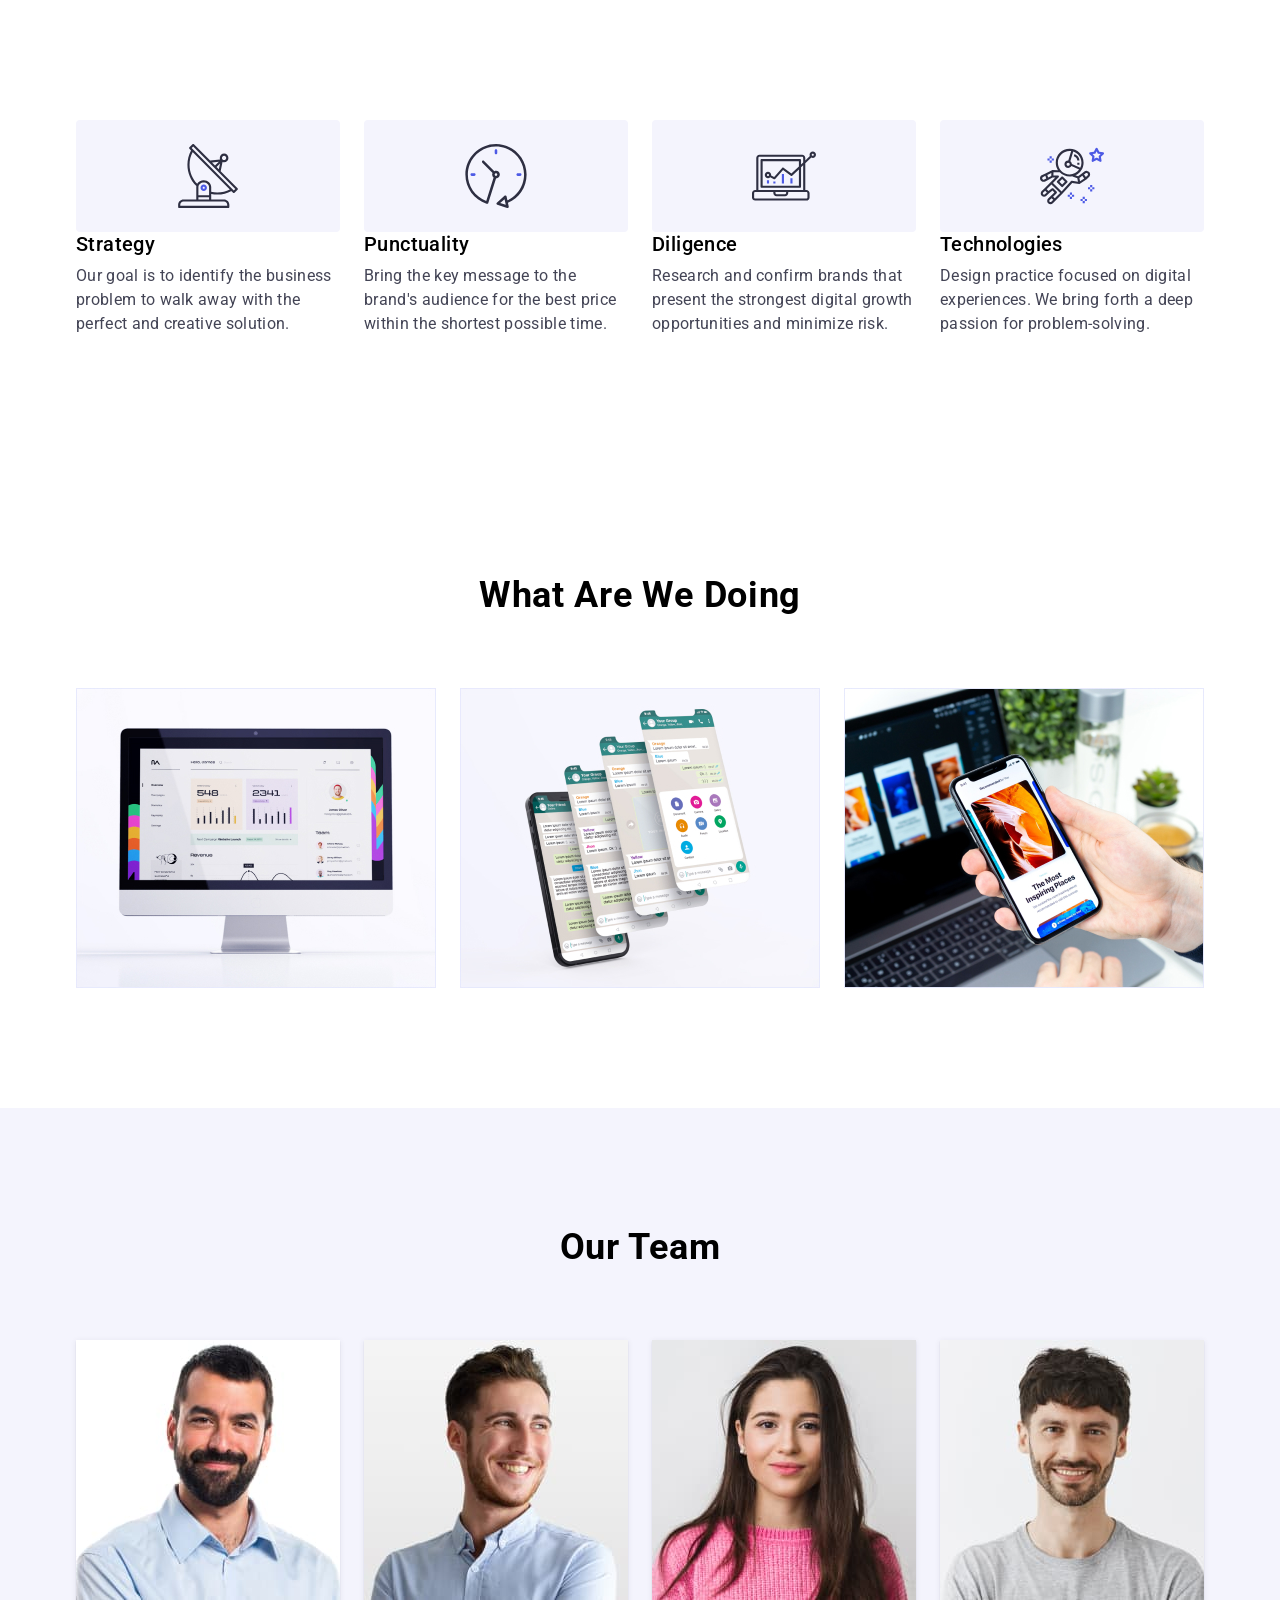
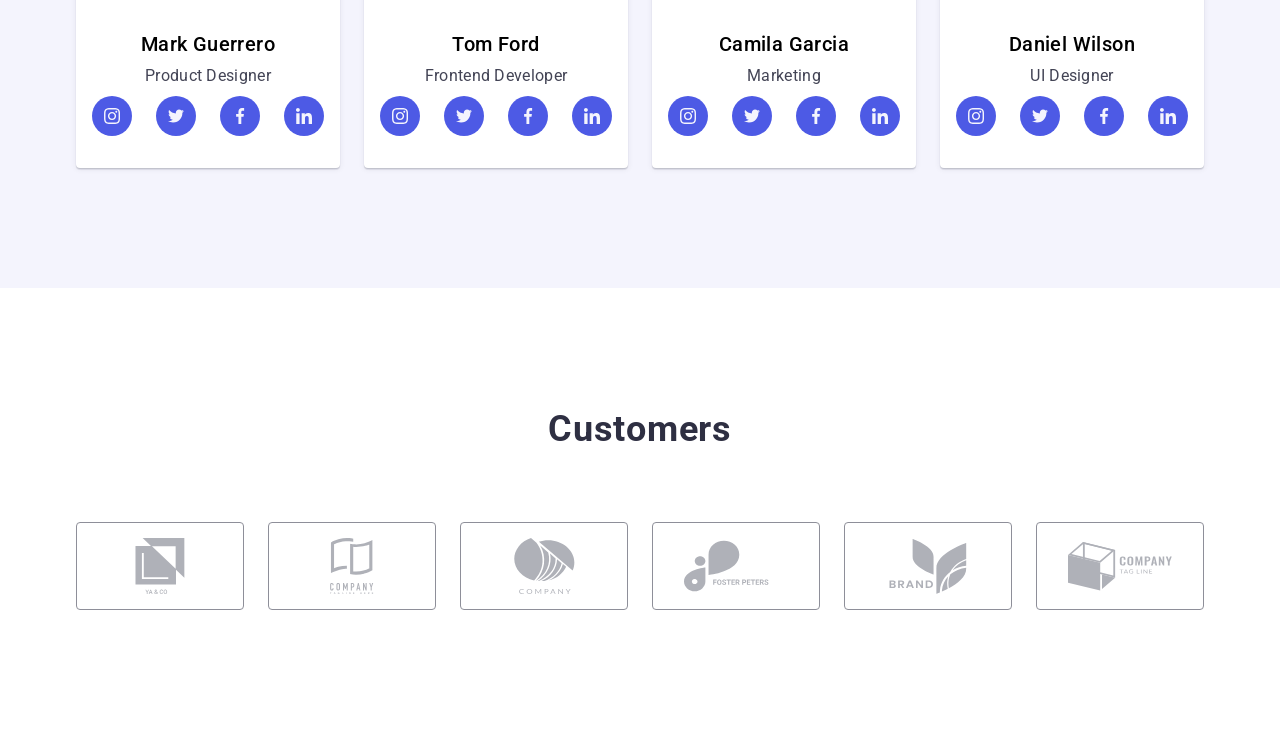
==== commit c060dc8a: "1" ====
--- a/index.html
+++ b/index.html
@@ -22,7 +22,7 @@
   </head>
   <body>
     <!--Шапка сайта-->
-    <header class="header">
+    <!-- <header class="header">
       <div class="container header-container">
         <nav class="header-nav">
           <a href="./index.html" class="header-logo link"
@@ -57,19 +57,19 @@
           </ul>
         </address>
       </div>
-    </header> 
+    </header> -->
 
     <!--Уникальный контент-->
     <main>
       <!-- Hero section -->
-      <section class="hero">
+      <!-- <section class="hero">
         <div class="container hero-container">
           <h1 class="hero-title">Effective Solutions for Your Business</h1>
           <button type="button" data-modal-open class="hero-button">
             Order Service
           </button>
         </div>
-      </section>
+      </section> -->
       <!-- Information section -->
       <section class="info">
         <div class="container container-sm">
@@ -127,7 +127,7 @@
         </div>
       </section>
       <!--Информационный Блок 2-->
-       <section class="examples">
+      <section class="examples">
         <div class="container">
           <h2 class="examples-title">What are we doing</h2>
           <ul class="examples-list list">
@@ -136,9 +136,9 @@
             <li><img src="./images/3.jpg" alt="KompTel" width="360" /></li>
           </ul>
         </div>
-      </section> 
+      </section>
       <!-- Our Team -->
-       <section class="team">
+      <section class="team">
         <div class="container container-sm">
           <h2 class="team-title">Our Team</h2>
           <ul class="team-list">
@@ -292,9 +292,9 @@
             </li>
           </ul>
         </div>
-      </section> 
+      </section>
       <!-- Castomers -->
-       <section class="castomers">
+      <section class="castomers">
         <div class="castomers-container container">
           <h2 class="castomers-title">Customers</h2>
           <ul class="castomers-list list">
@@ -342,11 +342,11 @@
             </li>
           </ul>
         </div>
-      </section> 
+      </section>
     </main>
 
     <!--Footer-->
-     <footer class="footer">
+    <!-- <footer class="footer">
       <div class="footer-container container">
         <div class="footer-conytainer-2">
           <a href="./index.html" class="footer-logo link"
@@ -413,7 +413,7 @@
           </form>
         </div>
       </div>
-    </footer> 
+    </footer> -->
     <div class="backdrop is-hidden" data-modal>
       <!-- <div class="backdrop is-hidden" data-modal> -->
       <div class="modal">
--- a/css/mobile.css
+++ b/css/mobile.css
@@ -8,14 +8,7 @@
     justify-content: center;
     flex-wrap: wrap;
   }
-.castomers-item {
-  width: calc((100% - 16px) / 2);
+  .castomers-item {
+    width: calc((100% - 16px) / 2);
+  }
 }
-
-
-
-  
-
-
-
-}
--- a/css/tablet.css
+++ b/css/tablet.css
@@ -2,16 +2,16 @@
   .container {
     max-width: 736px;
   }
-  
+
   .info-list {
     display: flex;
     flex-direction: row;
     flex-wrap: wrap;
-    gap: 72px 24px; 
+    gap: 72px 24px;
     padding: 0;
   }
   .info-item {
-    width: 356px; 
+    width: 356px;
   }
   .info-subtitle {
     display: block;
@@ -26,13 +26,12 @@
     row-gap: 64px;
   }
   .team-item {
-    width: calc((100% - 24) / 2); 
-  } 
+    width: calc((100% - 24) / 2);
+  }
   .castomers-list {
     width: 584px;
     margin: auto;
     display: flex;
-
   }
   .castomers-item {
     display: flex;
@@ -40,25 +39,12 @@
     width: calc((100% - 48px) / 3);
     flex-basis: 168px;
   }
-
-    
-
-
-
-
-
-
-
-
-
-
 }
 
-
-@media screen and (min-width: 768px), (max-width: 1199px){
-    .container-sm {
-        max-width: 736px;
-        padding-right: 0;
-        padding-left: 0;
-    }
+@media screen and (min-width: 768px), (max-width: 1199px) {
+  .container-sm {
+    max-width: 736px;
+    padding-right: 0;
+    padding-left: 0;
+  }
 }
--- a/css/desktop.css
+++ b/css/desktop.css
@@ -3,8 +3,8 @@
     max-width: 1128px;
   }
   .info {
-      padding-top: 120px;
-      padding-bottom: 120px;
+    padding-top: 120px;
+    padding-bottom: 120px;
   }
   .info-list {
     flex-direction: row;
@@ -66,13 +66,6 @@
     justify-content: center;
     gap: 24px;
   }
-
-
-
-
-
-
-
 }
 /* @media screen and (max-width: 1199px){
     .info-block-icon {
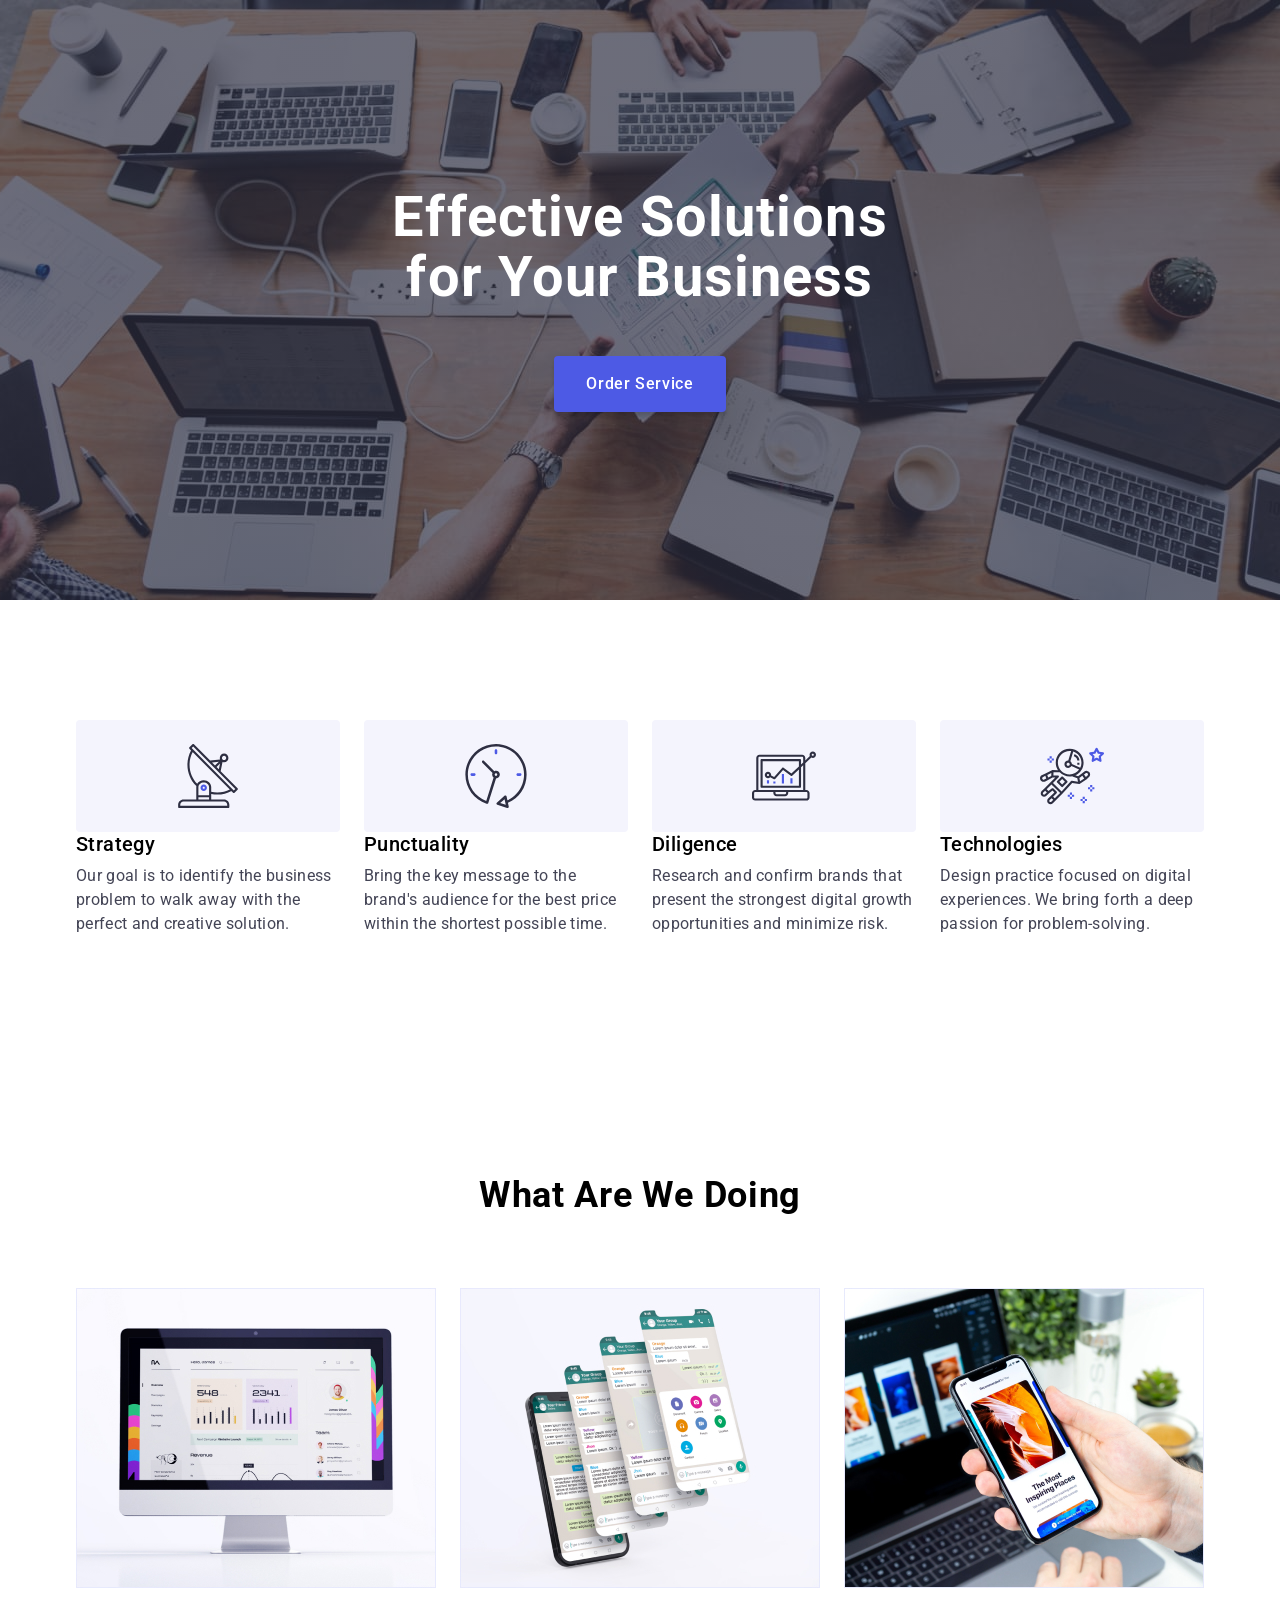
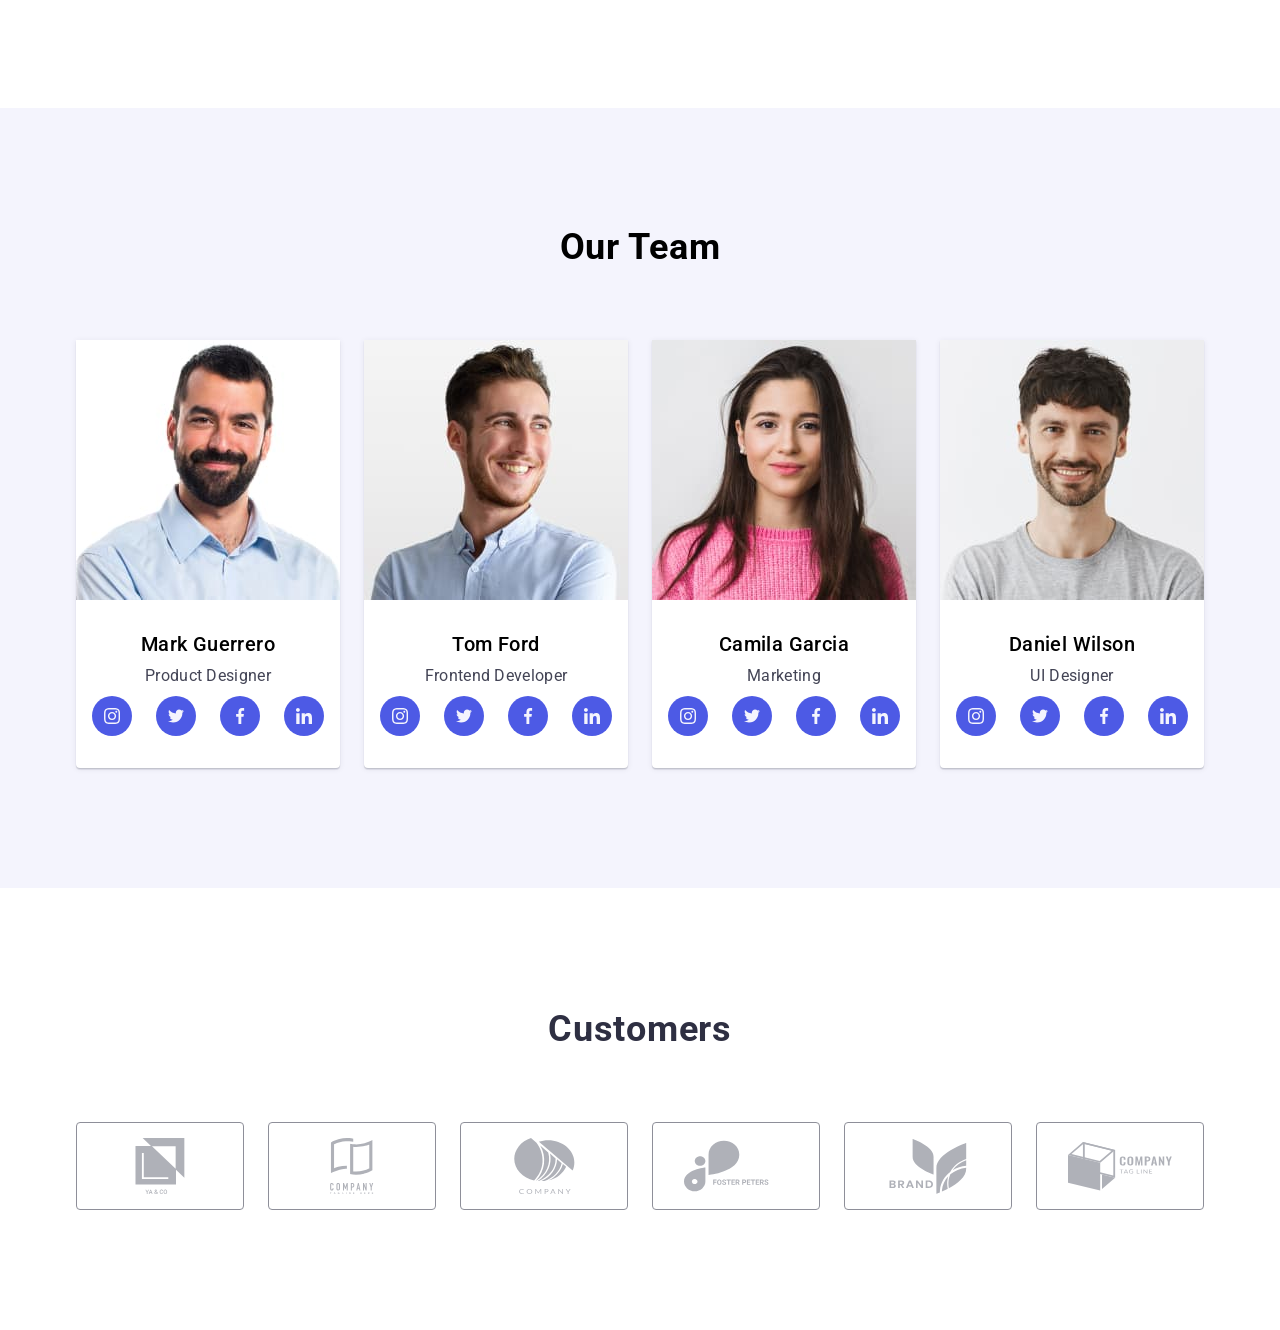
==== commit 4cc0f75a: "update" ====
--- a/index.html
+++ b/index.html
@@ -62,14 +62,14 @@
     <!--Уникальный контент-->
     <main>
       <!-- Hero section -->
-      <!-- <section class="hero">
+      <section class="hero">
         <div class="container hero-container">
           <h1 class="hero-title">Effective Solutions for Your Business</h1>
           <button type="button" data-modal-open class="hero-button">
             Order Service
           </button>
         </div>
-      </section> -->
+      </section>
       <!-- Information section -->
       <section class="info">
         <div class="container container-sm">
@@ -429,34 +429,34 @@
           <div class="form-group">
             <label class="form-label">
               <span class="text-form-b form-title">Name</span>
-              <div class="form-control">
+              <span class="form-control">
                 <input type="text" class="form-input" name="name" required />
                 <svg class="form-icon" width="12" height="12">
                   <use href="./images/icons.svg#icon-person"></use>
                 </svg>
-              </div>
+              </span>
             </label>
           </div>
           <div class="form-group">
             <label class="form-label">
               <span class="form-title">Phone</span>
-              <div class="form-control">
+              <span class="form-control">
                 <input type="text" class="form-input" name="tel" required />
                 <svg class="form-icon" width="12" height="12">
                   <use href="./images/icons.svg#icon-phone"></use>
                 </svg>
-              </div>
+              </span>
             </label>
           </div>
           <div class="form-group">
             <label class="form-label">
               <span class="form-title">Email</span>
-              <div class="form-control">
+              <span class="form-control">
                 <input type="text" class="form-input" name="email" required />
                 <svg class="form-icon" width="12" height="12">
                   <use href="./images/icons.svg#icon-email"></use>
                 </svg>
-              </div>
+              </span>
             </label>
           </div>
           <div class="form-group form-group-b">
@@ -477,11 +477,11 @@
               id="policy"
             />
             <label for="policy" class="form-check">
-              <div class="form-check-element">
+              <span class="form-check-element">
                 <svg class="form-checkbox-item" width="10" height="8">
                   <use href="./images/icons.svg#icon-ok"></use>
                 </svg>
-              </div>
+              </span>
               <span class="form-check-text"
                 >I accept the terms and conditions of the
                 <a href="" class="form-check-text-link">Privacy Policy</a></span
--- a/css/styles.css
+++ b/css/styles.css
@@ -32,7 +32,7 @@
   margin: 0;
 }
 .container {
-  max-width: 1128px;
+  max-width: 396px;
   width: 100%;
   margin: 0 auto;
   /* padding-left: 16px;
@@ -193,12 +193,12 @@
   gap: 40px;
 }
 .hero {
-  padding: 188px 0;
+  padding: 112px 0;
   background-image: linear-gradient(
       rgba(46, 47, 66, 0.7),
       rgba(46, 47, 66, 0.7)
     ),
-    url(../images/people-office.jpg);
+    url(../images/people-office-mobile.jpg);
   /* background-color: rgba(46, 47, 66, 0.7); */
   background-repeat: no-repeat;
   background-position: center;
@@ -213,17 +213,17 @@
   flex-direction: column;
 }
 .hero-title {
-  /* font-family: 'Roboto'; */
+  color: var(--white-color);
+  /* font-family: "Roboto"; */
   /* font-style: normal; */
   font-weight: 700;
-  font-size: 56px;
-  line-height: 1.07;
-  text-align: center;
-  letter-spacing: 0.02em;
-  color: var(--white-color);
-  width: 496px;
-  height: 120px;
-  margin: 0 0 48px 0;
+  font-size: 36px;
+  line-height: 1,11;
+  letter-spacing: 0.02em;
+  width: 320px;
+  height: 80px;
+  /* margin: 0 0 48px 0; */
+  margin-bottom: 72px;
 }
 .hero-button {
   font-family: "Roboto";
--- a/css/mobile.css
+++ b/css/mobile.css
@@ -1,4 +1,4 @@
-@media screen and (min-width: 480px) {
+@media screen and (min-width: 428px) {
   .container {
     max-width: 398px;
   }
--- a/css/tablet.css
+++ b/css/tablet.css
@@ -2,7 +2,24 @@
   .container {
     max-width: 736px;
   }
-
+  .hero {
+    padding: 188px;
+    background-image: linear-gradient(
+        rgba(46, 47, 66, 0.7),
+        rgba(46, 47, 66, 0.7)
+      ),
+      url(../images/people-office-tablet.jpg);
+  }
+  .hero-title {
+    font-weight: 700;
+    font-size: 56px;
+    line-height: 1.07;
+    text-align: center;
+    letter-spacing: 0.02em;
+    margin-bottom: 36px;
+    width: 496px;
+    height: 120px;
+  }
   .info-list {
     display: flex;
     flex-direction: row;
--- a/css/desktop.css
+++ b/css/desktop.css
@@ -1,6 +1,16 @@
 @media screen and (min-width: 1200px) {
   .container {
     max-width: 1128px;
+  }
+  .hero {
+    background-image: linear-gradient(
+      rgba(46, 47, 66, 0.7),
+      rgba(46, 47, 66, 0.7)
+    ),
+    url(../images/people-office.jpg);
+  }
+  .hero-title {
+    margin-bottom: 48px;
   }
   .info {
     padding-top: 120px;
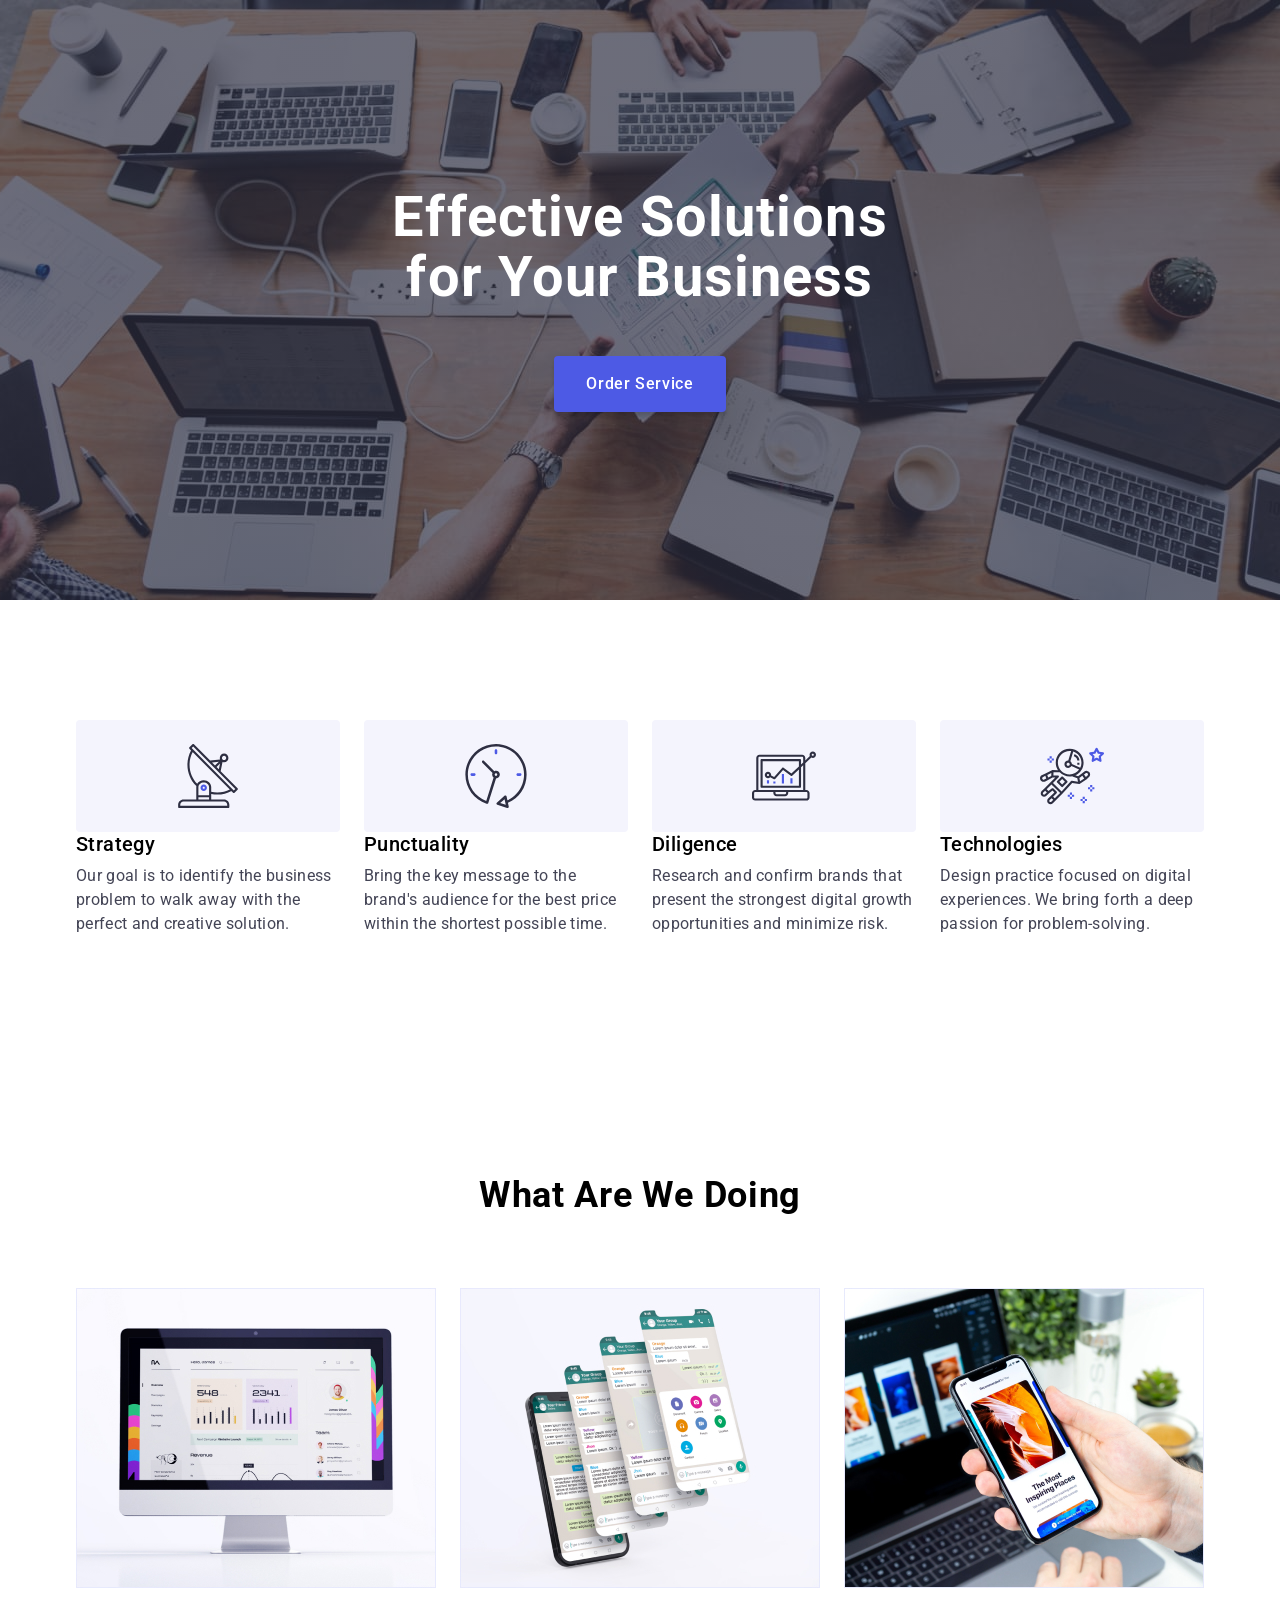
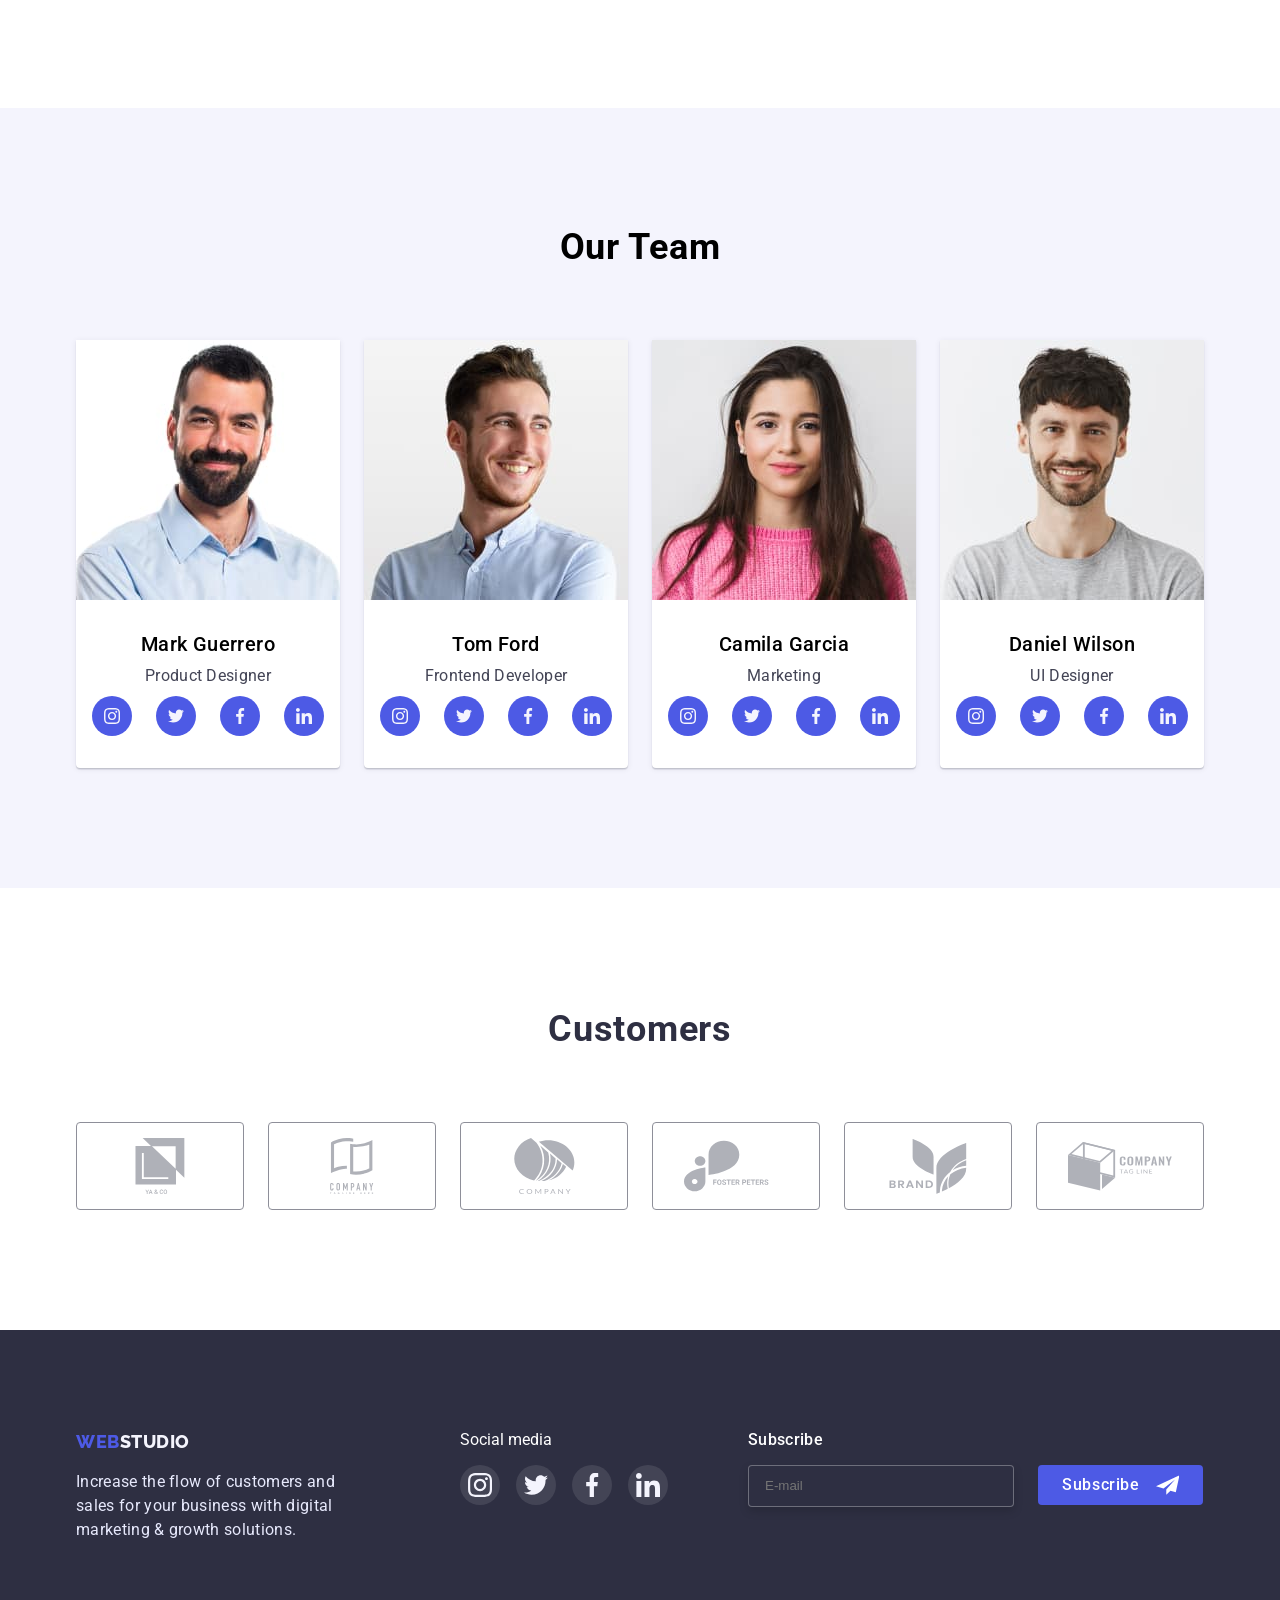
==== commit 10e68c9f: "up" ====
--- a/index.html
+++ b/index.html
@@ -346,7 +346,7 @@
     </main>
 
     <!--Footer-->
-    <!-- <footer class="footer">
+    <footer class="footer">
       <div class="footer-container container">
         <div class="footer-conytainer-2">
           <a href="./index.html" class="footer-logo link"
@@ -357,7 +357,7 @@
             digital marketing & growth solutions.
           </p>
         </div>
-        <div class="footer-container-2">
+        <div class="footer-container-3">
           <p class="footer-title">Social media</p>
           <ul class="footer-list list">
             <li class="footer-item">
@@ -390,7 +390,7 @@
             </li>
           </ul>
         </div>
-        <div class="footer-container-3">
+        <div class="footer-container-4">
           <form class="footer-form">
             <p class="footer-form-text">Subscribe</p>
             <span class="footer-form-wraper">
@@ -413,7 +413,7 @@
           </form>
         </div>
       </div>
-    </footer> -->
+    </footer>
     <div class="backdrop is-hidden" data-modal>
       <!-- <div class="backdrop is-hidden" data-modal> -->
       <div class="modal">
--- a/css/styles.css
+++ b/css/styles.css
@@ -218,7 +218,7 @@
   /* font-style: normal; */
   font-weight: 700;
   font-size: 36px;
-  line-height: 1,11;
+  line-height: 1, 11;
   letter-spacing: 0.02em;
   width: 320px;
   height: 80px;
@@ -644,7 +644,8 @@
 }
 .footer {
   background: var(--text-color);
-  padding: 100px 0;
+  padding-top: 96px;
+  padding-bottom: 96px;
 }
 .footer-slogan {
   /* font-family: 'Roboto';
@@ -655,8 +656,8 @@
   letter-spacing: 0.02em;
   color: #e7e9fc;
   width: 264px;
-  margin: 16px 0 0;
   padding: 0;
+  margin: auto;
 }
 .footer-logo {
   font-family: "Raleway";
@@ -665,11 +666,13 @@
   font-size: 18px;
   line-height: 1.33;
   display: flex;
+  justify-content: center;
   align-items: center;
   letter-spacing: 0.03em;
   text-transform: uppercase;
   color: var(--logo-color);
   padding: 0;
+  margin-bottom: 16px;
 }
 .footer-logo-studio {
   font-family: "Raleway";
@@ -685,13 +688,17 @@
 }
 .footer-container {
   display: flex;
-  /* gap: 80px; */
+  flex-direction: column;
+  gap: 72px;
 }
 .footer-container-2 {
-  margin-left: 120px;
+  /* margin-left: 120px; */
 }
 .footer-container-3 {
-  margin-left: 80px;
+  /* margin-left: 80px; */
+}
+.footer-container-4 {
+  /* margin-left: 80px; */
 }
 .footer-title {
   /* font-family: "Roboto"; */
@@ -702,11 +709,13 @@
   /* letter-spacing: 0.02em; */
   color: var(--white-color);
   margin-bottom: 16px;
+  display: flex;
+  justify-content: center;
 }
 .footer-list {
   display: flex;
   justify-content: center;
-  gap: 24px;
+  gap: 16px;
 }
 .footer-item {
   height: 40;
@@ -744,10 +753,13 @@
   letter-spacing: 0.02em;
   color: #ffffff;
   margin-bottom: 16px;
+  display: flex;
+  justify-content: center;
 }
 .footer-form-wraper {
   display: flex;
-  gap: 24px;
+  flex-direction: column;
+  /* gap: 24px; */
 }
 .footer-form-input {
   border: 1px solid rgba(255, 255, 255, 0.3);
@@ -755,18 +767,19 @@
   border-radius: 4px;
   background-color: #2e2f42;
   height: 24px;
-  width: 232px;
+  /* width: 100%; */
   padding: 8px 16px;
+  /* margin-left: 16px;
+  margin-right: 16px; */
 }
 .footer-form-sumbit {
   background: #4d5ae5;
   border-radius: 4px;
-  /* display: flex; */
   border: none;
   padding: 8px 24px;
   color: var(--white-color);
   height: 40px;
-  min-width: 165px;
+  width: 165px;
   gap: 16px;
   font-family: "Roboto";
   font-style: normal;
@@ -777,6 +790,9 @@
   align-items: center;
   text-align: center;
   letter-spacing: 0.04em;
+  margin-top: 16px;
+  margin-left: auto;
+  margin-right: auto;
 }
 /* .footer-button {
   font-family: "Roboto";
@@ -805,8 +821,9 @@
   transition: opacity 0.25s linear, visibility 0.25s linear;
 }
 .modal {
-  width: 360px;
-  height: 536px;
+  min-width: 272px;
+  width: 88%;
+  /* height: 536px; */
   position: absolute;
   left: 50%;
   top: 50%;
@@ -815,7 +832,7 @@
   box-shadow: 0px 1px 1px rgba(0, 0, 0, 0.14), 0px 1px 3px rgba(0, 0, 0, 0.12),
     0px 2px 1px rgba(0, 0, 0, 0.2);
   border-radius: 4px;
-  padding: 24px;
+  padding: 24px 16px;
 }
 .modal-close-svg {
   width: 8px;
@@ -835,6 +852,7 @@
   margin-left: auto;
   color: #000;
   margin-bottom: 24px;
+  margin-right: 8px;
 }
 .modal-close:hover,
 .modal-close:focus {
--- a/css/mobile.css
+++ b/css/mobile.css
@@ -11,4 +11,8 @@
   .castomers-item {
     width: calc((100% - 16px) / 2);
   }
-}
+  .modal {
+    width: 360px;
+    height: 538px;
+  }
+  }
--- a/css/tablet.css
+++ b/css/tablet.css
@@ -3,7 +3,6 @@
     max-width: 736px;
   }
   .hero {
-    padding: 188px;
     background-image: linear-gradient(
         rgba(46, 47, 66, 0.7),
         rgba(46, 47, 66, 0.7)
--- a/css/desktop.css
+++ b/css/desktop.css
@@ -3,11 +3,13 @@
     max-width: 1128px;
   }
   .hero {
+    padding-top: 188px;
+    padding-bottom: 188px;
     background-image: linear-gradient(
-      rgba(46, 47, 66, 0.7),
-      rgba(46, 47, 66, 0.7)
-    ),
-    url(../images/people-office.jpg);
+        rgba(46, 47, 66, 0.7),
+        rgba(46, 47, 66, 0.7)
+      ),
+      url(../images/people-office.jpg);
   }
   .hero-title {
     margin-bottom: 48px;
@@ -76,6 +78,63 @@
     justify-content: center;
     gap: 24px;
   }
+  .footer {
+    padding-top: 100px;
+    padding-bottom: 100px;
+  }
+  .footer-container {
+    display: flex;
+    flex-direction: row;
+    gap: 0;
+  }
+  .footer-container-2 {
+    /* margin-left: 120px; */
+  }
+  .footer-container-3 {
+    margin-left: 120px;
+  }
+  .footer-container-4 {
+    margin-left: 80px;
+  }
+  .footer-form-wraper {
+    flex-direction: row;
+  }
+  .footer-logo {
+    display: block;
+  }
+  .footer-title {
+    display: block;
+  }
+  .footer-form-text {
+    display: block;
+  }
+  .footer-form-wraper {
+    flex-direction: row;
+    gap: 24px;
+  }
+  .footer-form-input {
+    width: 232px;
+  }
+  .footer-form-sumbit {
+    margin: 0;
+  }
+
+
+
+
+
+
+
+
+
+
+
+
+
+
+
+
+
 }
 /* @media screen and (max-width: 1199px){
     .info-block-icon {
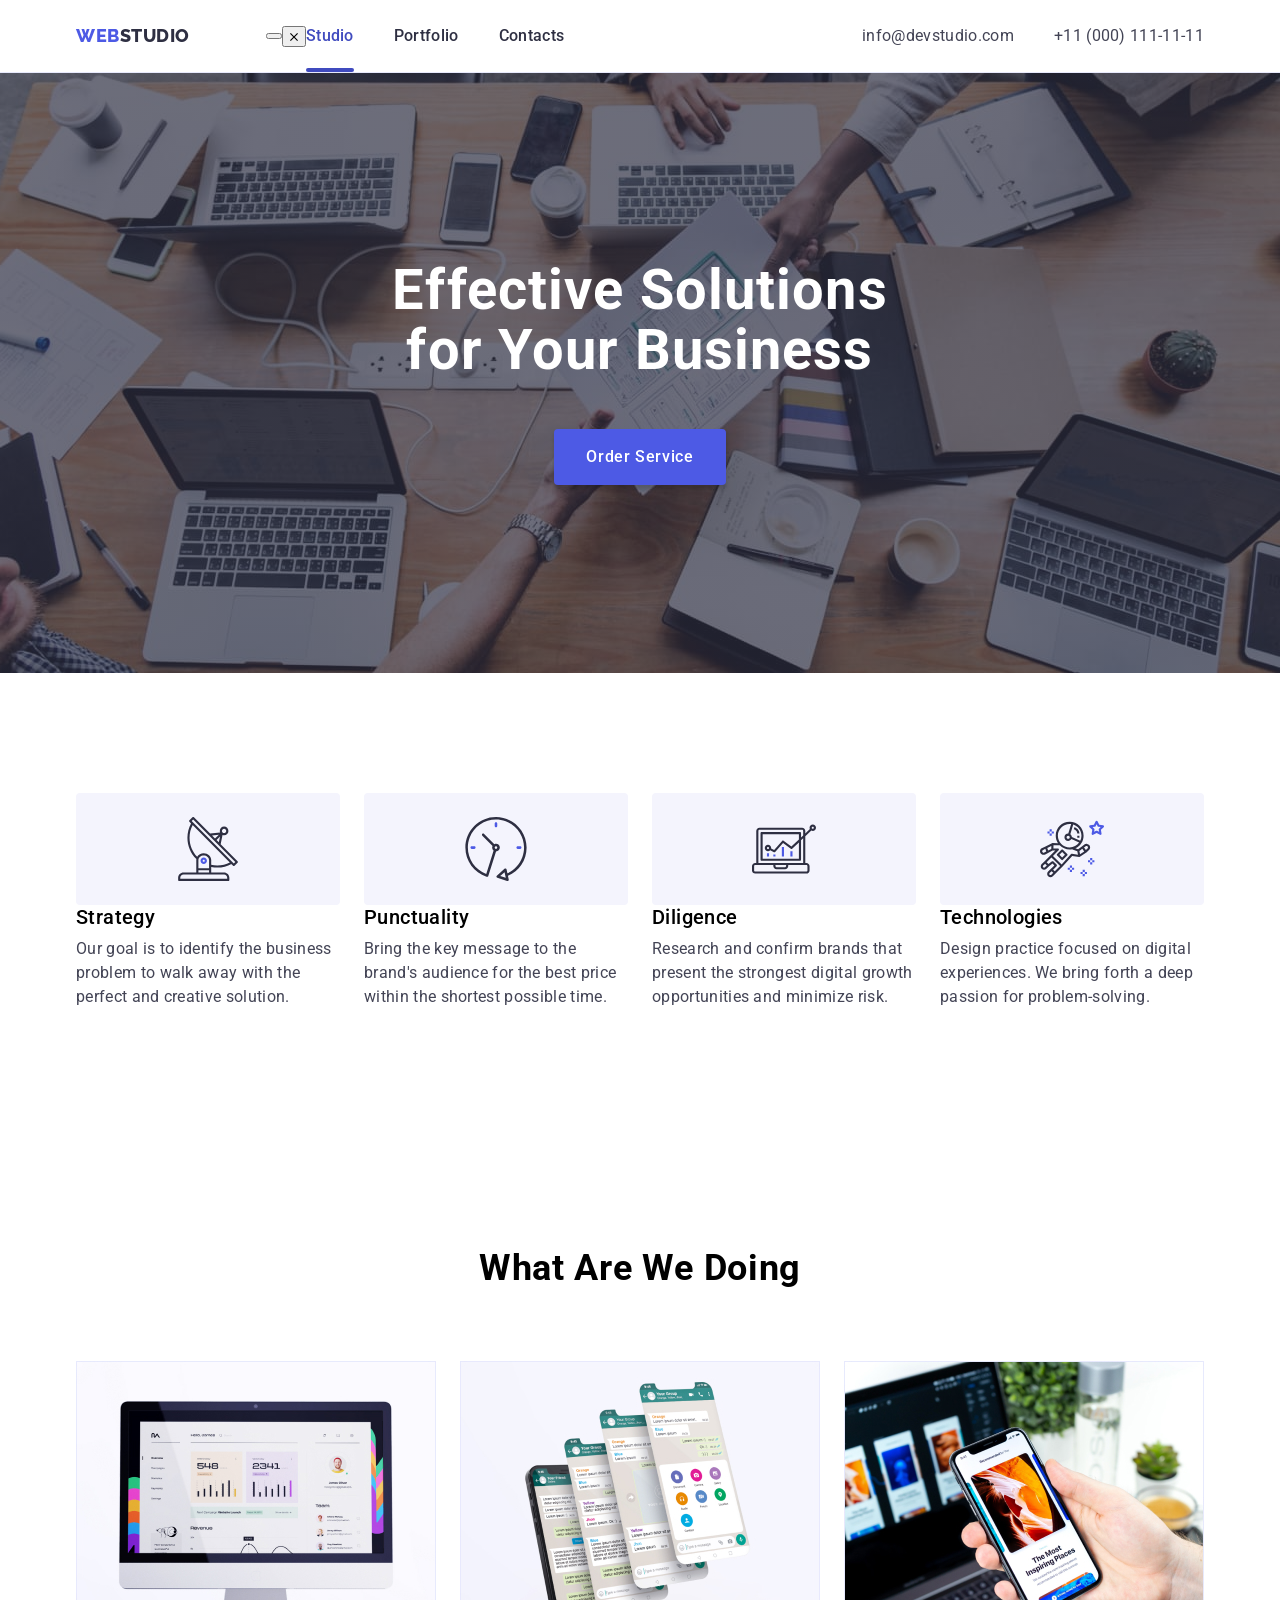
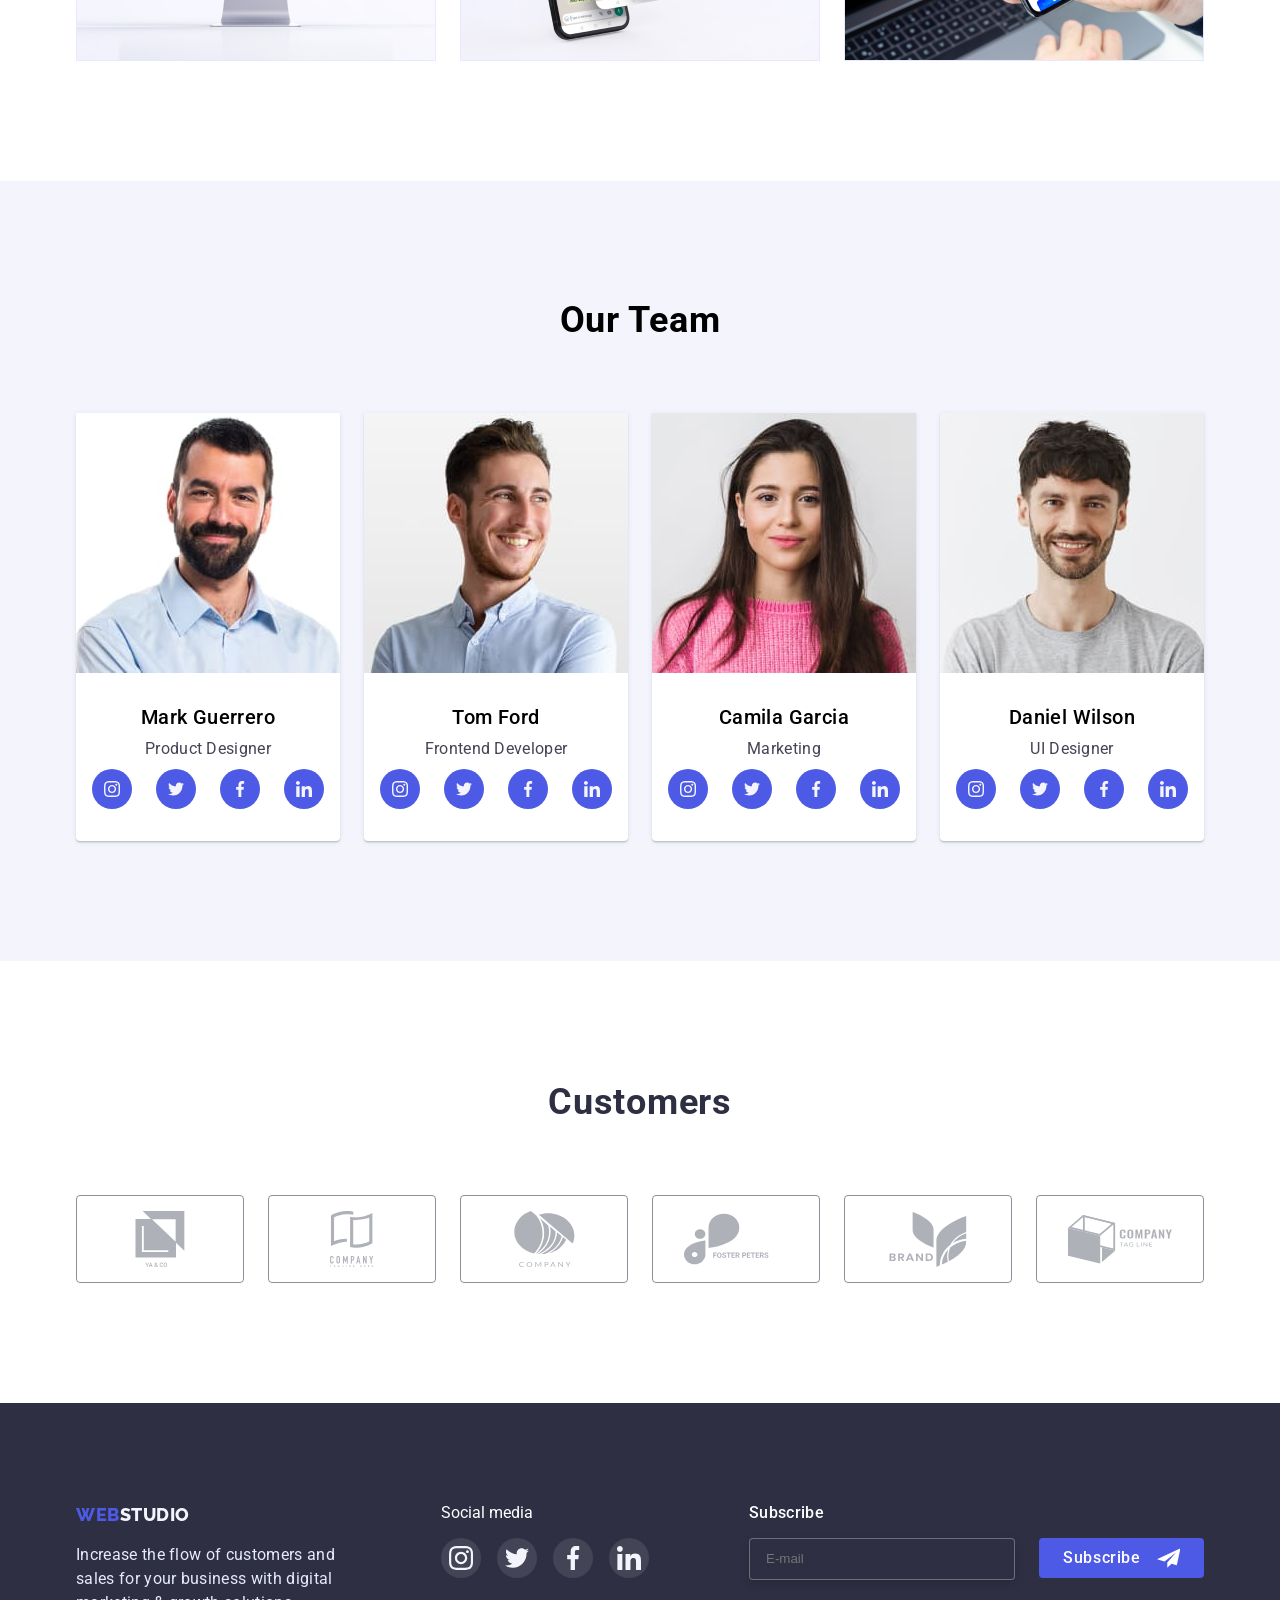
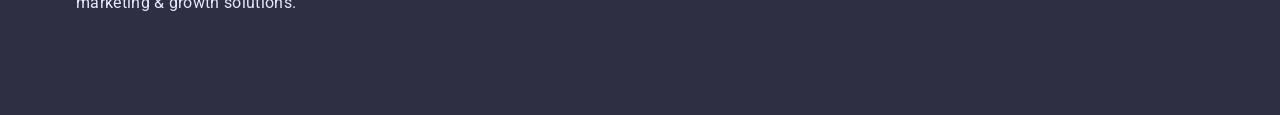
==== commit 6da316af: "up" ====
--- a/index.html
+++ b/index.html
@@ -4,7 +4,7 @@
     <meta charset="UTF-8" />
     <meta http-equiv="X-UA-Compatible" content="IE=edge" />
     <meta name="viewport" content="width=device-width, initial-scale=1.0" />
-    <title>Document</title>
+    <title>Web Studio</title>
     <link
       rel="stylesheet"
       href="node_modules/modern-normalize/modern-normalize.css"
@@ -22,42 +22,57 @@
   </head>
   <body>
     <!--Шапка сайта-->
-    <!-- <header class="header">
+    <header class="header">
       <div class="container header-container">
-        <nav class="header-nav">
-          <a href="./index.html" class="header-logo link"
-            >Web<span class="logo-studio">Studio</span></a
-          >
+        <a href="./index.html" class="header-logo link"
+          >Web<span class="logo-studio">Studio</span></a
+        >
+        <button class="header-button" type="button">
+          <svg class="header-button-svg" width="32" height="22">
+            <use href="./images/icons.svg#mobile-modal"></use>
+          </svg>
+        </button>
+        <div class="header-nav-wrap">
+          <button type="button" class="header-button-close">
+            <svg class="header-button-close-svg" width="8" height="8">
+              <use href="./images/icons.svg#icon-close"></use>
+            </svg>
+          </button>
+          <nav class="header-nav">
+            <ul class="header-list list">
+              <li class="header-item">
+                <a href="./index.html " class="header-link link active"
+                  >Studio</a
+                >
+              </li>
+              <li class="header-item">
+                <a href="./portfolio.html" class="header-link link"
+                  >Portfolio</a
+                >
+              </li>
+              <li class="header-item">
+                <a href="" class="header-link link">Contacts</a>
+              </li>
+            </ul>
+          </nav>
 
-          <ul class="header-list list">
-            <li class="header-item">
-              <a href="./index.html " class="header-link link active">Studio</a>
-            </li>
-            <li class="header-item">
-              <a href="./portfolio.html" class="header-link link">Portfolio</a>
-            </li>
-            <li class="header-item">
-              <a href="" class="header-link link">Contacts</a>
-            </li>
-          </ul>
-        </nav>
-
-        <address class="address">
-          <ul class="header-contacts list">
-            <li>
-              <a href="mailto:info@devstudio.com" class="header-mail link"
-                >info@devstudio.com</a
-              >
-            </li>
-            <li>
-              <a href="tel:+110001111111" class="header-tel link"
-                >+11 (000) 111-11-11</a
-              >
-            </li>
-          </ul>
-        </address>
+          <address class="address">
+            <ul class="header-contacts list">
+              <li>
+                <a href="mailto:info@devstudio.com" class="header-mail link"
+                  >info@devstudio.com</a
+                >
+              </li>
+              <li>
+                <a href="tel:+110001111111" class="header-tel link"
+                  >+11 (000) 111-11-11</a
+                >
+              </li>
+            </ul>
+          </address>
+        </div>
       </div>
-    </header> -->
+    </header>
 
     <!--Уникальный контент-->
     <main>
--- a/css/styles.css
+++ b/css/styles.css
@@ -690,6 +690,9 @@
   display: flex;
   flex-direction: column;
   gap: 72px;
+  /* margin-left: 16px;
+  margin-right: 16px; */
+  width: calc((100% - 32px) / 1);
 }
 .footer-container-2 {
   /* margin-left: 120px; */
--- a/css/mobile.css
+++ b/css/mobile.css
@@ -15,4 +15,12 @@
     width: 360px;
     height: 538px;
   }
-  }+}
+@media screen and (max-width: 427) {
+  .modal {
+    width: calc(100% - 2 * 15px);
+    overflow-y: auto;
+    max-height: 576px;
+    height: 90%;
+  }
+}
--- a/css/tablet.css
+++ b/css/tablet.css
@@ -1,6 +1,9 @@
 @media screen and (min-width: 768px) {
   .container {
     max-width: 736px;
+  }
+  .header-button-svg {
+    display: none;
   }
   .hero {
     background-image: linear-gradient(
@@ -55,6 +58,50 @@
     width: calc((100% - 48px) / 3);
     flex-basis: 168px;
   }
+  .footer {
+    padding-top: 96px;
+    padding-bottom: 96px;
+  }
+  .footer-container {
+    display: flex;
+    flex-direction: row;
+    gap: 72px 24px;
+    /* gap: 0; */
+    flex-wrap: wrap;
+    justify-content: space-between;
+    width: 496px;
+    height: 262px;
+  }
+  .footer-container-2 {
+    /* margin-left: 120px; */
+  }
+  .footer-container-3 {
+    /* margin-left: 120px; */
+  }
+  .footer-container-4 {
+  }
+  .footer-form-wraper {
+    flex-direction: row;
+  }
+  .footer-logo {
+    display: block;
+  }
+  .footer-title {
+    display: block;
+  }
+  .footer-form-text {
+    display: block;
+  }
+  .footer-form-wraper {
+    flex-direction: row;
+    gap: 24px;
+  }
+  .footer-form-input {
+    width: 232px;
+  }
+  .footer-form-sumbit {
+    margin: 0;
+  }
 }
 
 @media screen and (min-width: 768px), (max-width: 1199px) {
--- a/css/desktop.css
+++ b/css/desktop.css
@@ -1,6 +1,18 @@
 @media screen and (min-width: 1200px) {
   .container {
     max-width: 1128px;
+  }
+  .header-nav-wrap {
+    display: flex;
+    align-items: center;
+    width: 1128px;
+  }
+  .header-nav {
+    /* display: flex;
+    align-items: center; */
+  }
+  .address {
+    margin-left: auto;
   }
   .hero {
     padding-top: 188px;
@@ -86,9 +98,10 @@
     display: flex;
     flex-direction: row;
     gap: 0;
+    width: auto;
+    height: auto;
   }
-  .footer-container-2 {
-    /* margin-left: 120px; */
+  /* .footer-container-2 { 
   }
   .footer-container-3 {
     margin-left: 120px;
@@ -117,7 +130,7 @@
   }
   .footer-form-sumbit {
     margin: 0;
-  }
+  } */
 
 
 
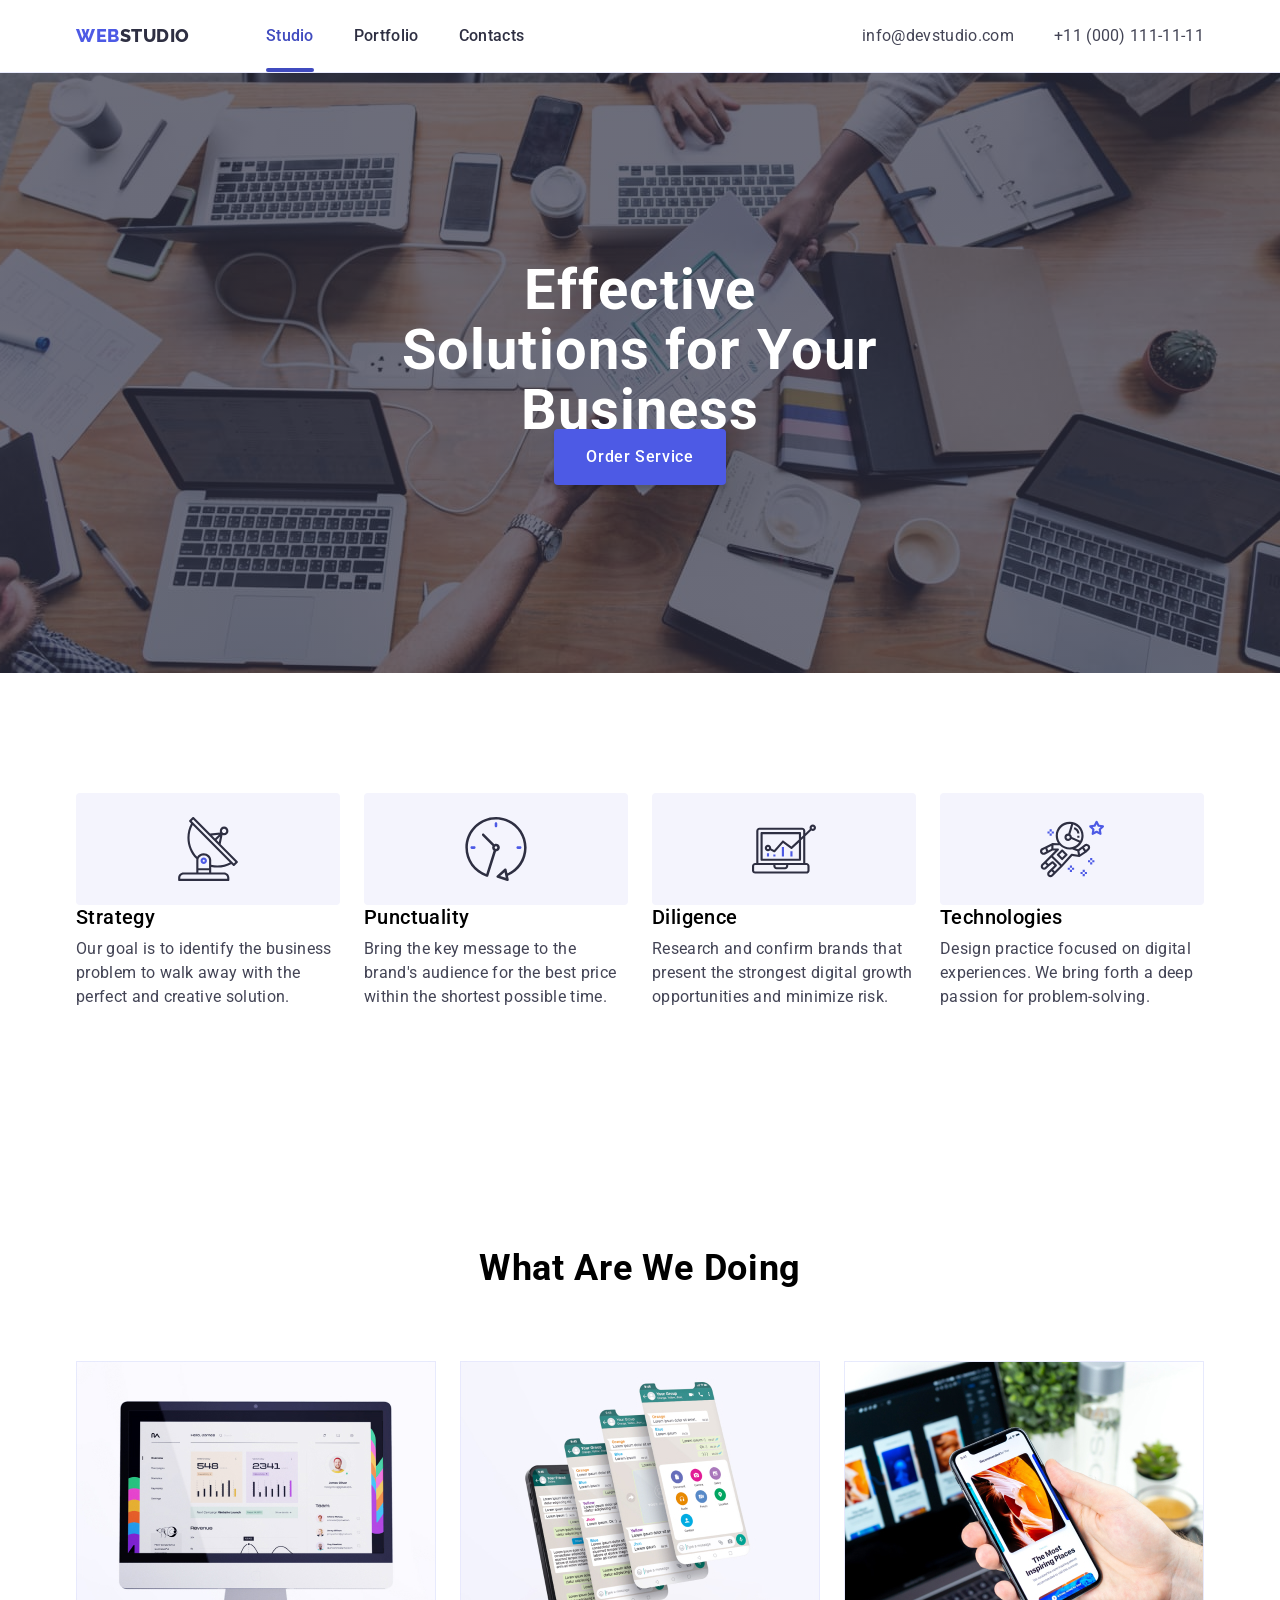
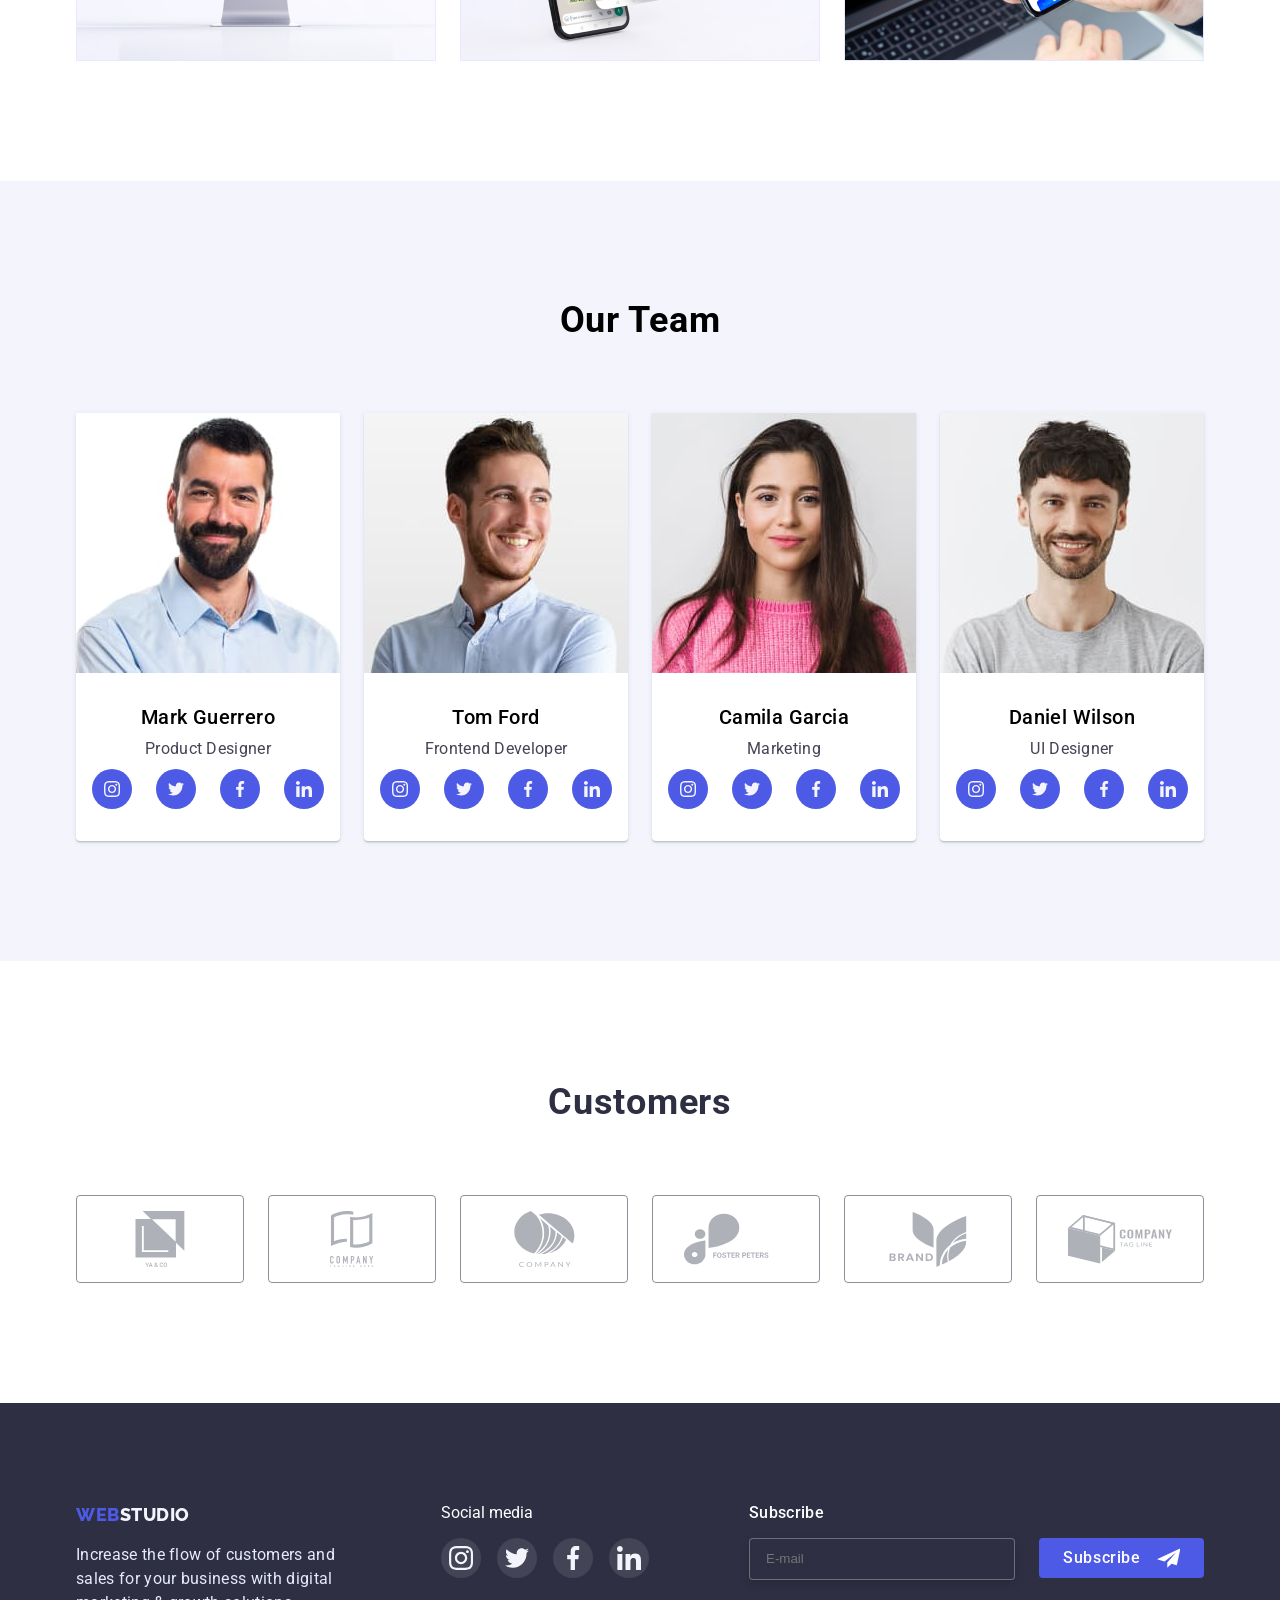
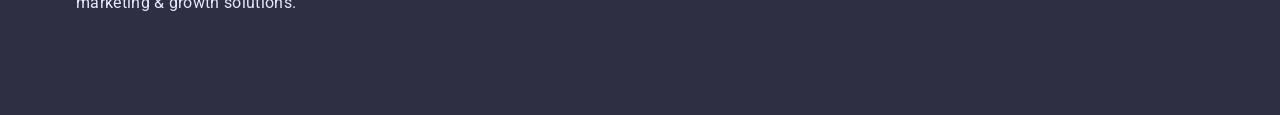
==== commit 0b1d81e8: "up" ====
--- a/index.html
+++ b/index.html
@@ -27,49 +27,106 @@
         <a href="./index.html" class="header-logo link"
           >Web<span class="logo-studio">Studio</span></a
         >
-        <button class="header-button" type="button">
+
+        <nav class="header-nav">
+          <ul class="header-list list">
+            <li class="header-item">
+              <a href="./index.html " class="header-link link active">Studio</a>
+            </li>
+            <li class="header-item">
+              <a href="./portfolio.html" class="header-link link">Portfolio</a>
+            </li>
+            <li class="header-item">
+              <a href="" class="header-link link">Contacts</a>
+            </li>
+          </ul>
+        </nav>
+
+        <address class="address">
+          <ul class="header-contacts list">
+            <li>
+              <a href="mailto:info@devstudio.com" class="header-mail link"
+                >info@devstudio.com</a
+              >
+            </li>
+            <li>
+              <a href="tel:+110001111111" class="header-tel link"
+                >+11 (000) 111-11-11</a
+              >
+            </li>
+          </ul>
+        </address>
+        <!-- </div> -->
+        <button class="header-button js-open-menu " aria-expanded="false" type="button">
           <svg class="header-button-svg" width="32" height="22">
             <use href="./images/icons.svg#mobile-modal"></use>
           </svg>
         </button>
-        <div class="header-nav-wrap">
-          <button type="button" class="header-button-close">
-            <svg class="header-button-close-svg" width="8" height="8">
-              <use href="./images/icons.svg#icon-close"></use>
-            </svg>
-          </button>
-          <nav class="header-nav">
-            <ul class="header-list list">
-              <li class="header-item">
-                <a href="./index.html " class="header-link link active"
-                  >Studio</a
-                >
+      </div>
+      <div class="mob-menu js-menu-container" >
+        <div class="container-mobile">
+
+           <div>
+            <button type="button" class="modal-close-mobile js-close-menu" >
+              <svg class="modal-close-btn-icon" width="8" height="8" >
+                <use  href="./images/icons.svg#icon-close"></use>
+              </svg>
+            </button>
+            <ul class="mob-menu-list list">
+              <li class="mob-menu-list-item">
+                <a class="mob-menu-item mob-header-link nav-link" href="./index.html">Studio</a>
               </li>
-              <li class="header-item">
-                <a href="./portfolio.html" class="header-link link"
-                  >Portfolio</a
-                >
+              <li class="mob-menu-list-item">
+                <a class="mob-menu-item mob-header-link nav-link" href="./portfolio.html">Portfolio</a>
               </li>
-              <li class="header-item">
-                <a href="" class="header-link link">Contacts</a>
+              <li class="mob-menu-list-item">
+                <a class="mob-menu-item mob-header-link nav-link "href="">Contacts</a>
               </li>
             </ul>
-          </nav>
-
-          <address class="address">
-            <ul class="header-contacts list">
-              <li>
-                <a href="mailto:info@devstudio.com" class="header-mail link"
-                  >info@devstudio.com</a
-                >
-              </li>
-              <li>
-                <a href="tel:+110001111111" class="header-tel link"
-                  >+11 (000) 111-11-11</a
-                >
-              </li>
-            </ul>
-          </address>
+           </div>
+
+            <div>
+              <address>
+                <ul class="mob-menu-contacts list">
+                  <li class="contacts-item">
+                    <a href="tel:+110001111111" class="mob-contacts is-active">+11 (000) 111-11-11</a>
+                  </li>
+                  <li  class="contacts-item">
+                    <a href="mailto:info@devstudio.com"  class="mob-contacts">info@devstudio.com</a>
+                  </li>
+                </ul>
+              </address>
+              <ul class="mob-social-list list">
+                <li>
+                  <a href="" class="social-list-link">
+                    <svg class="social-list-icon-team social-list-icon">
+                      <use href="./images/sprite.svg#icon-instagram"></use>
+                    </svg>
+                  </a>
+                </li>
+                <li>
+                  <a href="" class="social-list-link">
+                    <svg class="social-list-icon-team social-list-icon">
+                      <use href="./images/icons.svg#icon-twitter"></use>
+                    </svg>
+                  </a>
+                </li>
+                <li>
+                  <a href="" class="social-list-link">
+                    <svg class="social-list-icon-team social-list-icon">
+                      <use href="./images/icons.svg#icon-facebook"></use>
+                    </svg>
+                  </a>
+                </li>
+                <li>
+                  <a href="" class="social-list-link">
+                    <svg class="social-list-icon-team social-list-icon">
+                      <use href="./images/icons.svg#icon-linkedin"></use>
+                    </svg>
+                  </a>
+                </li>
+              </ul>
+            </div>
         </div>
       </div>
     </header>
@@ -514,3 +571,9 @@
     <script src="./js/mobile-menu.js"></script>
   </body>
 </html>
+<!-- <div class="header-nav-wrap"> -->
+<!-- <button type="button" class="header-button-close">
+            <svg class="header-button-close-svg" width="8" height="8">
+              <use href="./images/icons.svg#icon-close"></use>
+            </svg>
+          </button> -->
--- a/css/styles.css
+++ b/css/styles.css
@@ -32,11 +32,17 @@
   margin: 0;
 }
 .container {
-  max-width: 396px;
+  /* max-width: 396px;
   width: 100%;
   margin: 0 auto;
-  /* padding-left: 16px;
+  padding-left: 16px;
   padding-right: 16px; */
+  /* width: 100%; */
+  padding-left: 16px;
+  padding-right: 16px;
+  margin-left: auto;
+  margin-right: auto;
+  max-width: 428px;
 }
 .none {
   /* padding: 0;
@@ -65,9 +71,22 @@
   padding: 24px 0;
   border-bottom: 1px solid #e7e9fc;
 }
+.header-button {
+  background: none;
+  border: none;
+}
+.header-button-svg {
+  fill: #2e2f42;
+}
+.header-button-close {
+}
+.header-button-close-svg {
+}
 .header-container {
   display: flex;
   align-items: center;
+  padding-left: 16px;
+  padding-right: 16px;
 }
 .header-nav {
   display: flex;
@@ -86,12 +105,12 @@
   font-weight: 800;
   font-size: 18px;
   line-height: 1.33;
-  display: flex;
-  align-items: center;
+  /* display: flex; */
+  /* align-items: center; */
   letter-spacing: 0.03em;
   text-transform: uppercase;
   color: var(--logo-color);
-  margin-right: 76px;
+  /* margin-right: 76px; */
 }
 .logo-studio {
   /* font-family: 'Raleway'; */
@@ -109,6 +128,7 @@
   margin: 0;
   display: flex;
   gap: 40px;
+  display: none;
 }
 .header-item {
 }
@@ -191,6 +211,7 @@
   margin: 0;
   display: flex;
   gap: 40px;
+  display: none;
 }
 .hero {
   padding: 112px 0;
@@ -206,6 +227,7 @@
   max-width: 1440px;
   margin: 0 auto;
   background-size: cover;
+  align-items: center;
 }
 .hero-container {
   display: flex;
@@ -218,12 +240,157 @@
   /* font-style: normal; */
   font-weight: 700;
   font-size: 36px;
-  line-height: 1, 11;
-  letter-spacing: 0.02em;
-  width: 320px;
-  height: 80px;
+  line-height: 1.11;
+  letter-spacing: 0.02em;
+  width: 100%;
+  width: 318px;
+  /* height: 80px; */
   /* margin: 0 0 48px 0; */
   margin-bottom: 72px;
+  /* margin-left: auto;
+  margin-right: auto; */
+}
+.container-mobile {
+  width: 100%;
+  padding-left: 16px;
+  padding-right: 16px;
+  margin-left: auto;
+  margin-right: auto;
+  max-width: 428px;
+}
+.mob-menu > .container-mobile {
+  height: 100%;
+  display: flex;
+  flex-direction: column;
+  justify-content: space-between;
+  overflow-y: auto;
+  align-items: flex-start;
+}
+.mob-menu-contacts {
+  padding-bottom: 24px;
+  list-style: none;
+}
+.contacts-item {
+}
+.contacts-item:not(:last-child) {
+  margin-bottom: 40px;
+}
+
+.is-active {
+  font-family: 'Roboto';
+  font-style: normal;
+  font-weight: 600;
+  font-size: 29px;
+  line-height: 40px;
+  text-transform: capitalize;
+  color: #4D5AE5;
+}
+.mob-contacts {
+  font-family: 'Roboto';
+  font-style: normal;
+  font-weight: 500;
+  font-size: 20px;
+  line-height: 24px;
+  letter-spacing: 0.02em;
+  color: #434455;
+  text-decoration: none;
+}
+.is-active {
+}
+.mob-social-list {
+  display: flex;
+  gap: 45px;
+}
+.social-list-link {
+  width: 40px;
+  height: 40px;
+  border-radius: 50%;
+  background-color: var(--logo-color);
+  display: flex;
+  justify-content: center;
+  align-items: center;
+  transition: background-color 250ms cubic-bezier(0.4 , 0 , 0.2 , 1);
+}
+.social-list-icon-team {
+  width: 16px;
+  height: 16px;
+}
+.social-list-icon {
+  fill: var(--teaam-section-color);
+}
+.mob-menu {
+  position: fixed;
+  top: 0;
+  left: 0;
+  padding-top: 80px;
+  padding-bottom: 40px;
+  z-index: 999;
+  width: 100%;
+  height: 100%;
+  background: var(--white-color);
+  opacity: 0;
+  visibility: hidden;
+  pointer-events: none;
+}
+.mob-menu-list {
+}
+.mob-menu-list-item {
+}
+.mob-menu-list-item:not(:last-child) {
+  padding-bottom: 40px;
+}
+.is-active {
+  text-transform: capitalize;
+  color: #4d5ae5;
+}
+.modal-close-mobile {
+  position: absolute;
+  top: 32px;
+  right: 32px;
+  width: 24px;
+  height: 24px;
+  color: #000;
+  border: 1px solid rgba(0, 0, 0, 0.1);
+  display: flex;
+  justify-content: center;
+  align-items: center;
+  border-radius: 50%;
+}
+.mob-menu > .container {
+  height: 100%;
+  display: flex;
+  flex-direction: column;
+  justify-content: space-between;
+  overflow-y: auto;
+  align-items: flex-start;
+}
+.mob-menu-item {
+  width: 148px;
+  height: 40px;
+  font-family: "Roboto";
+  font-style: normal;
+  font-size: 36px;
+  line-height: 40px;
+}
+.mob-header-link {
+  font-weight: 500;
+  position: relative;
+  color: var(--secondary-text-color);
+  transition: color 250ms cubic-bezier(0.4, 0, 0.2, 1);
+  list-style: none;
+  text-decoration: none;
+}
+.nav-link {
+  color: var(--primary-text-color);
+}
+.nav-link:hover,
+.nav-link:focus {
+  color: var(--items-active-color);
+}
+.mob-menu.is-open {
+  opacity: 1;
+  visibility: visible;
+  pointer-events: auto;
 }
 .hero-button {
   font-family: "Roboto";
@@ -845,15 +1012,15 @@
 .modal-close {
   width: 24px;
   height: 24px;
+  color: #000;
+  border: 1px solid rgba(0, 0, 0, 0.1);
+  display: flex;
+  justify-content: center;
+  align-items: center;
+  border-radius: 50%;
   /* background-color: #e7e9fc; */
-  border: 1px solid rgba(0, 0, 0, 0.1);
-  display: flex;
-  justify-content: center;
-  align-items: center;
-  border-radius: 50%;
   /* margin: 24px; */
   margin-left: auto;
-  color: #000;
   margin-bottom: 24px;
   margin-right: 8px;
 }
--- a/css/tablet.css
+++ b/css/tablet.css
@@ -2,8 +2,17 @@
   .container {
     max-width: 736px;
   }
-  .header-button-svg {
+  .header-list {
+    display: flex;
+  }
+  .header-contacts {
+    display: flex;
+  }
+  .header-button {
     display: none;
+  }
+  .header-logo {
+    margin-right: 120px;
   }
   .hero {
     background-image: linear-gradient(
@@ -19,7 +28,7 @@
     text-align: center;
     letter-spacing: 0.02em;
     margin-bottom: 36px;
-    width: 496px;
+    width: 494px;
     height: 120px;
   }
   .info-list {
--- a/css/desktop.css
+++ b/css/desktop.css
@@ -6,6 +6,9 @@
     display: flex;
     align-items: center;
     width: 1128px;
+  }
+  .header-logo {
+    margin-right: 76px;
   }
   .header-nav {
     /* display: flex;
@@ -24,7 +27,9 @@
       url(../images/people-office.jpg);
   }
   .hero-title {
+    max-width: 496px;
     margin-bottom: 48px;
+    font-size: 56px;
   }
   .info {
     padding-top: 120px;
@@ -131,23 +136,6 @@
   .footer-form-sumbit {
     margin: 0;
   } */
-
-
-
-
-
-
-
-
-
-
-
-
-
-
-
-
-
 }
 /* @media screen and (max-width: 1199px){
     .info-block-icon {
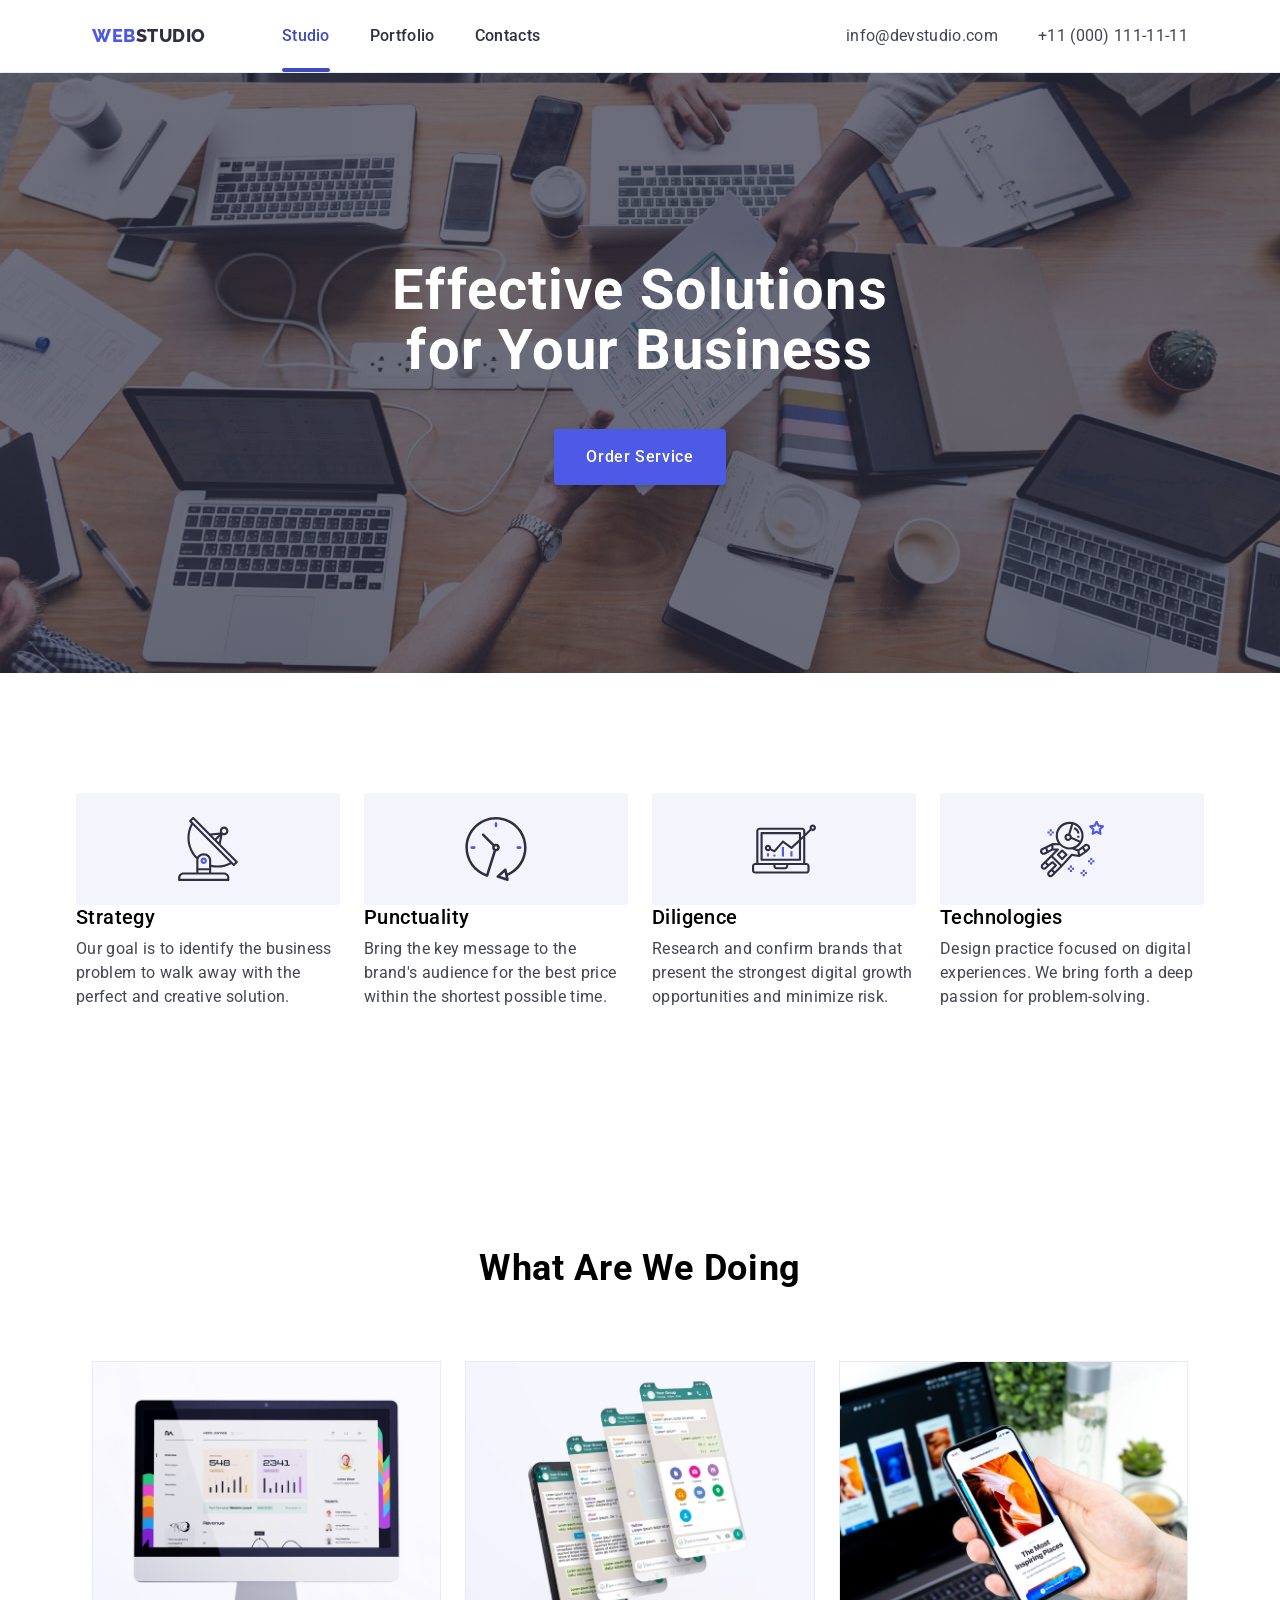
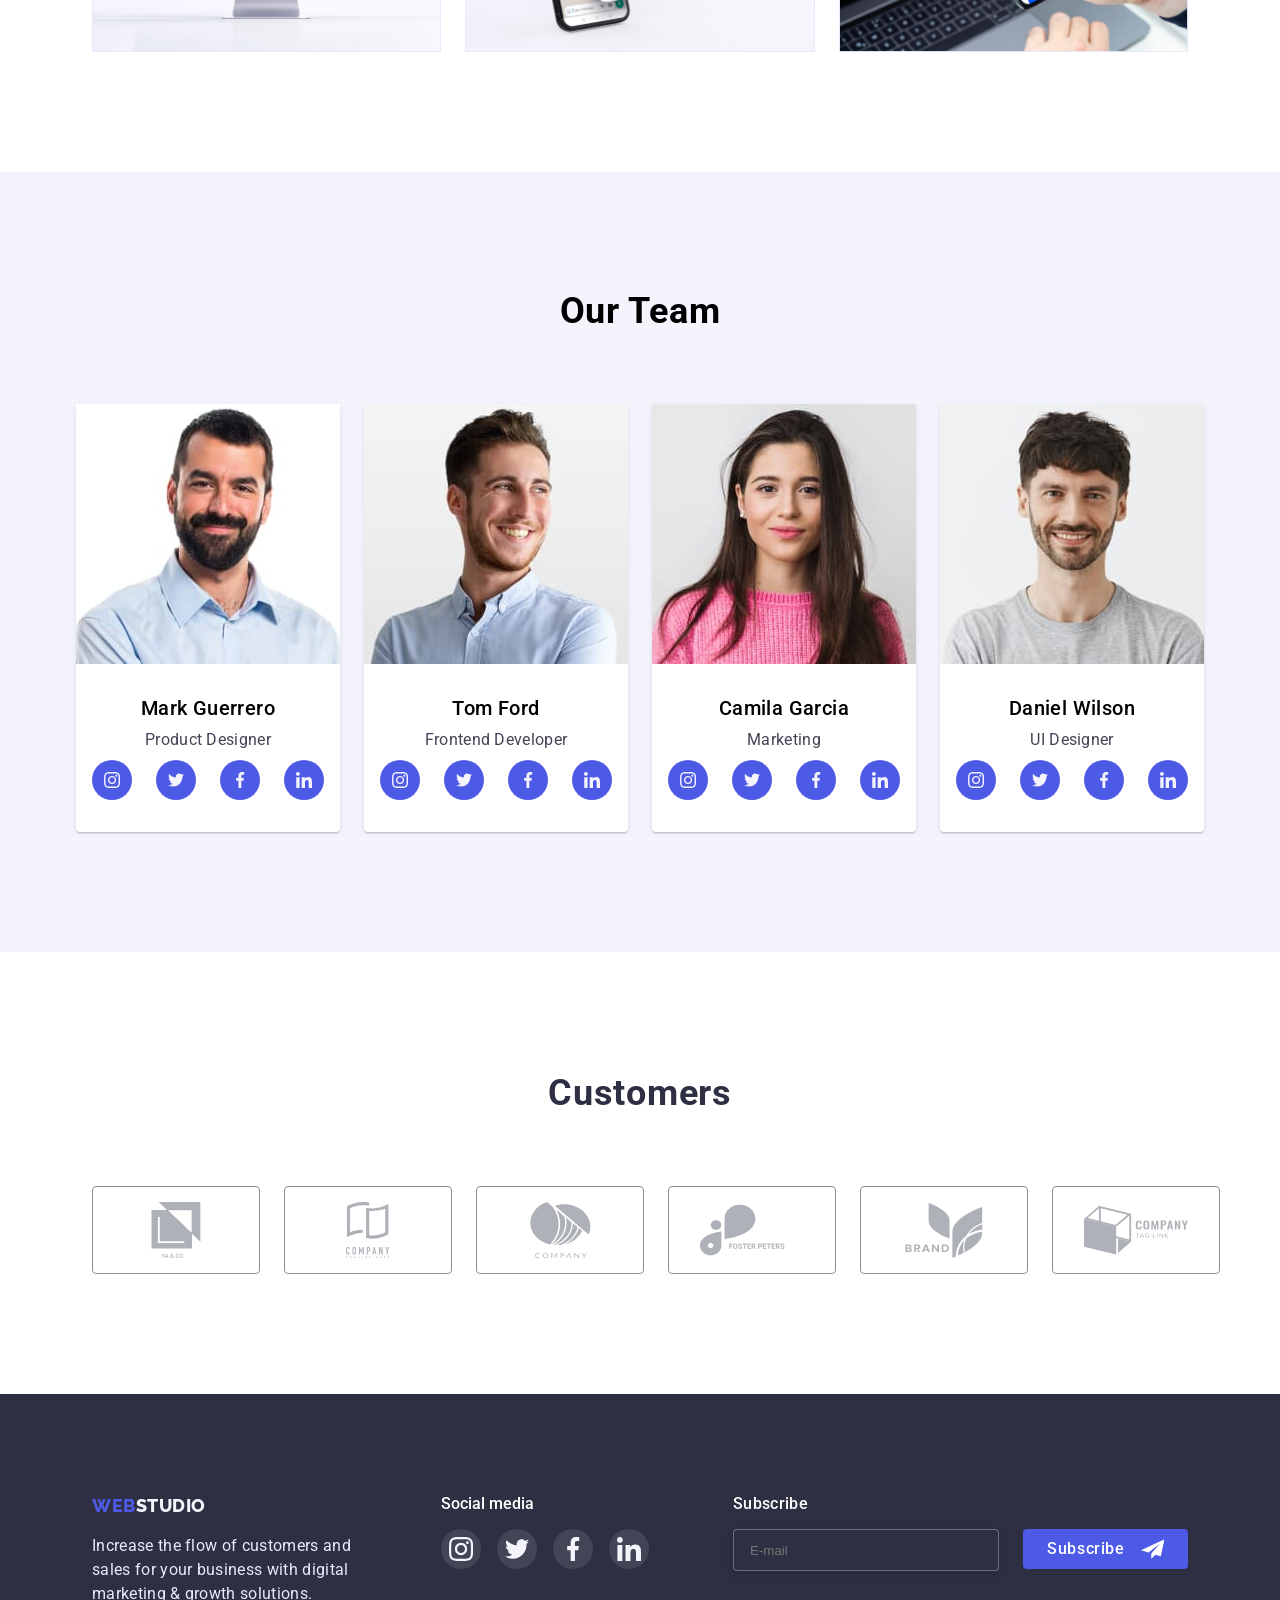
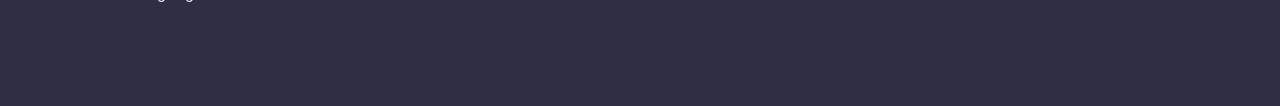
==== commit 65097a2d: "update" ====
--- a/index.html
+++ b/index.html
@@ -56,7 +56,7 @@
             </li>
           </ul>
         </address>
-        <!-- </div> -->
+        
         <button class="header-button js-open-menu " aria-expanded="false" type="button">
           <svg class="header-button-svg" width="32" height="22">
             <use href="./images/icons.svg#mobile-modal"></use>
@@ -74,7 +74,7 @@
             </button>
             <ul class="mob-menu-list list">
               <li class="mob-menu-list-item">
-                <a class="mob-menu-item mob-header-link nav-link" href="./index.html">Studio</a>
+                <a class="active mob-menu-item mob-header-link nav-link" href="./index.html">Studio</a>
               </li>
               <li class="mob-menu-list-item">
                 <a class="mob-menu-item mob-header-link nav-link" href="./portfolio.html">Portfolio</a>
@@ -89,10 +89,10 @@
               <address>
                 <ul class="mob-menu-contacts list">
                   <li class="contacts-item">
-                    <a href="tel:+110001111111" class="mob-contacts is-active">+11 (000) 111-11-11</a>
+                    <a href="tel:+110001111111" class="mob-contacts-tel">+11 (000) 111-11-11</a>
                   </li>
                   <li  class="contacts-item">
-                    <a href="mailto:info@devstudio.com"  class="mob-contacts">info@devstudio.com</a>
+                    <a href="mailto:info@devstudio.com"  class="mob-contacts-mail">info@devstudio.com</a>
                   </li>
                 </ul>
               </address>
@@ -100,7 +100,7 @@
                 <li>
                   <a href="" class="social-list-link">
                     <svg class="social-list-icon-team social-list-icon">
-                      <use href="./images/sprite.svg#icon-instagram"></use>
+                      <use href="./images/icons.svg#icon-instagram"></use>
                     </svg>
                   </a>
                 </li>
--- a/css/styles.css
+++ b/css/styles.css
@@ -30,6 +30,12 @@
 h6,
 p {
   margin: 0;
+}
+h1 {
+  text-align: center;
+}
+div {
+  box-sizing: border-box;
 }
 .container {
   /* max-width: 396px;
@@ -67,8 +73,8 @@
   overflow: hidden;
 }
 .header {
+  padding: 16px 0;
   background-color: var(--white-color);
-  padding: 24px 0;
   border-bottom: 1px solid #e7e9fc;
 }
 .header-button {
@@ -149,9 +155,7 @@
 .header-link:focus {
   color: var(--dop-color);
 }
-.active {
-  color: var(--dop-color);
-}
+
 .header-link.active::after {
   content: "";
   width: 100%;
@@ -180,7 +184,7 @@
   /* font-family: "Roboto"; */
   font-style: normal;
   font-weight: 400;
-  font-size: 16px;
+  font-size: 12px;
   line-height: 1.5;
   letter-spacing: 0.02em;
   color: var(--text-mini-color);
@@ -193,10 +197,10 @@
   color: var(--dop-color);
 }
 .header-tel {
+  font-size: 12px;
   /* font-family: "Roboto"; */
   font-style: normal;
   /* font-weight: 400; */
-  font-size: 16px;
   line-height: 1.5;
   letter-spacing: 0.02em;
   color: var(--text-mini-color);
@@ -208,9 +212,9 @@
   margin-left: auto;
 }
 .header-contacts {
-  margin: 0;
-  display: flex;
   gap: 40px;
+  margin: 0;
+  display: flex;
   display: none;
 }
 .hero {
@@ -239,11 +243,11 @@
   /* font-family: "Roboto"; */
   /* font-style: normal; */
   font-weight: 700;
-  font-size: 36px;
-  line-height: 1.11;
-  letter-spacing: 0.02em;
-  width: 100%;
-  width: 318px;
+  font-size: 35px;
+  line-height: 1.111;
+  letter-spacing: 0.02em;
+  /* width: 100%; */
+  max-width: 318px;
   /* height: 80px; */
   /* margin: 0 0 48px 0; */
   margin-bottom: 72px;
@@ -264,7 +268,7 @@
   flex-direction: column;
   justify-content: space-between;
   overflow-y: auto;
-  align-items: flex-start;
+  /* align-items: flex-start; */
 }
 .mob-menu-contacts {
   padding-bottom: 24px;
@@ -277,16 +281,26 @@
 }
 
 .is-active {
-  font-family: 'Roboto';
+  font-family: "Roboto";
   font-style: normal;
   font-weight: 600;
   font-size: 29px;
   line-height: 40px;
   text-transform: capitalize;
-  color: #4D5AE5;
-}
-.mob-contacts {
-  font-family: 'Roboto';
+  color: #4d5ae5;
+}
+.mob-contacts-tel {
+  font-family: "Roboto";
+  font-style: normal;
+  font-weight: 600;
+  font-size: 36px;
+  line-height: 40px;
+  color: #434455;
+  text-decoration: none;
+  color: #4d5ae5;
+}
+.mob-contacts-mail {
+  font-family: "Roboto";
   font-style: normal;
   font-weight: 500;
   font-size: 20px;
@@ -309,7 +323,7 @@
   display: flex;
   justify-content: center;
   align-items: center;
-  transition: background-color 250ms cubic-bezier(0.4 , 0 , 0.2 , 1);
+  transition: background-color 250ms cubic-bezier(0.4, 0, 0.2, 1);
 }
 .social-list-icon-team {
   width: 16px;
@@ -381,7 +395,7 @@
   text-decoration: none;
 }
 .nav-link {
-  color: var(--primary-text-color);
+  color: var(--text-color);
 }
 .nav-link:hover,
 .nav-link:focus {
@@ -436,6 +450,9 @@
   display: flex;
   flex-direction: column;
   gap: 72px;
+  max-width: 396px;
+  margin-left: auto;
+  margin-right: auto;
 }
 .info-item {
   /* width: 264px;
@@ -873,7 +890,7 @@
 .footer-title {
   /* font-family: "Roboto"; */
   /* font-style: normal; */
-  /* font-weight: 500; */
+  font-weight: 500;
   font-size: 16px;
   line-height: 1, 5;
   /* letter-spacing: 0.02em; */
@@ -1222,3 +1239,6 @@
   letter-spacing: 0.04em;
   color: #8e8f99;
 }
+.active {
+  color: var(--dop-color);
+}
--- a/css/mobile.css
+++ b/css/mobile.css
@@ -1,6 +1,6 @@
-@media screen and (min-width: 428px) {
+@media screen and (min-width: 480px) {
   .container {
-    max-width: 398px;
+    max-width: 428px;
   }
   .castomers-list {
     display: flex;
@@ -15,6 +15,8 @@
     width: 360px;
     height: 538px;
   }
+
+
 }
 @media screen and (max-width: 427) {
   .modal {
--- a/css/tablet.css
+++ b/css/tablet.css
@@ -7,6 +7,8 @@
   }
   .header-contacts {
     display: flex;
+    flex-direction: column;
+    gap: 0;
   }
   .header-button {
     display: none;
@@ -23,12 +25,12 @@
   }
   .hero-title {
     font-weight: 700;
-    font-size: 56px;
+    font-size: 55px;
     line-height: 1.07;
     text-align: center;
     letter-spacing: 0.02em;
     margin-bottom: 36px;
-    width: 494px;
+    max-width: 494px;
     height: 120px;
   }
   .info-list {
@@ -37,6 +39,7 @@
     flex-wrap: wrap;
     gap: 72px 24px;
     padding: 0;
+    min-width: 736px;
   }
   .info-item {
     width: 356px;
--- a/css/desktop.css
+++ b/css/desktop.css
@@ -1,6 +1,13 @@
 @media screen and (min-width: 1200px) {
   .container {
     max-width: 1128px;
+  }
+  .header {
+    padding: 24px 0;
+  }
+  .header-contacts {
+    flex-direction: row;
+    gap: 40px;
   }
   .header-nav-wrap {
     display: flex;
@@ -13,6 +20,12 @@
   .header-nav {
     /* display: flex;
     align-items: center; */
+  }
+  .header-tel {
+    font-size: 16px;
+  }
+  .header-mail {
+    font-size: 16px;
   }
   .address {
     margin-left: auto;
@@ -38,6 +51,7 @@
   .info-list {
     flex-direction: row;
     gap: 24px;
+    min-width: 1128px;
   }
   .info-item {
     width: 264px;
